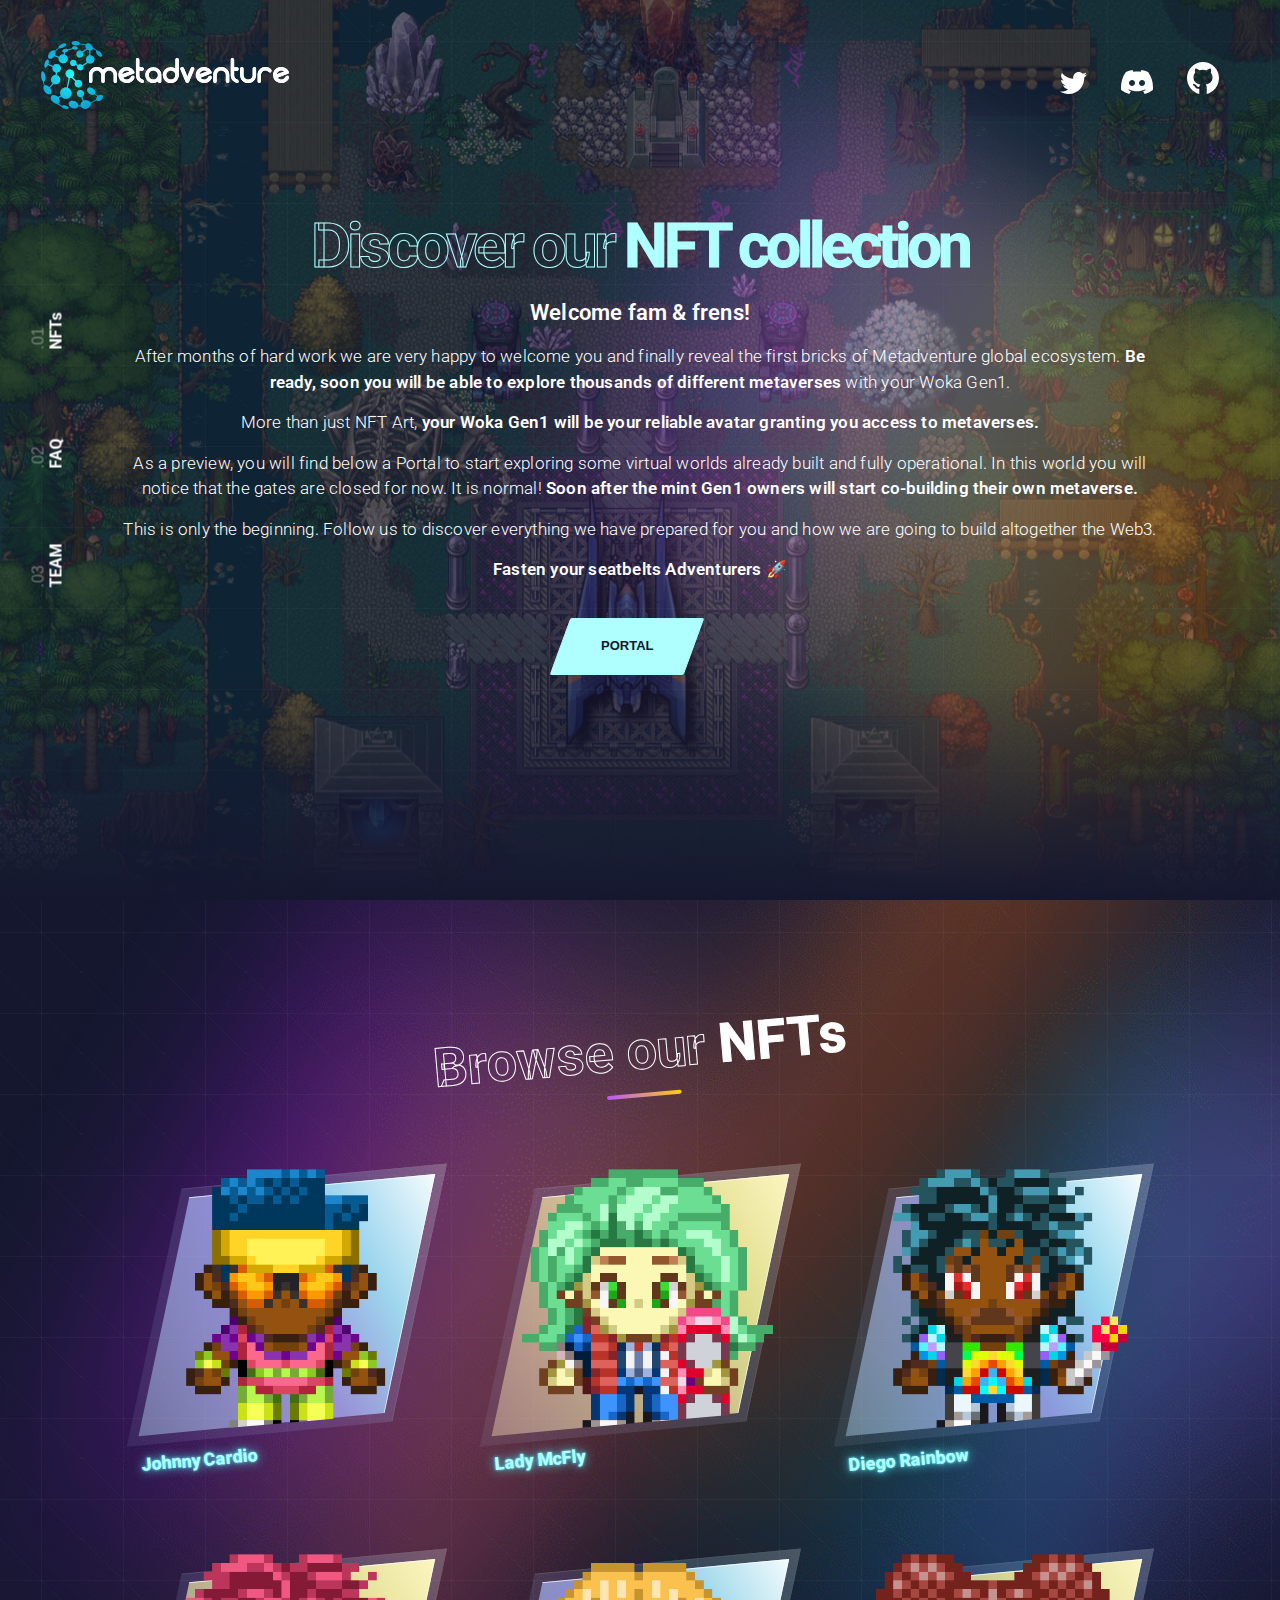
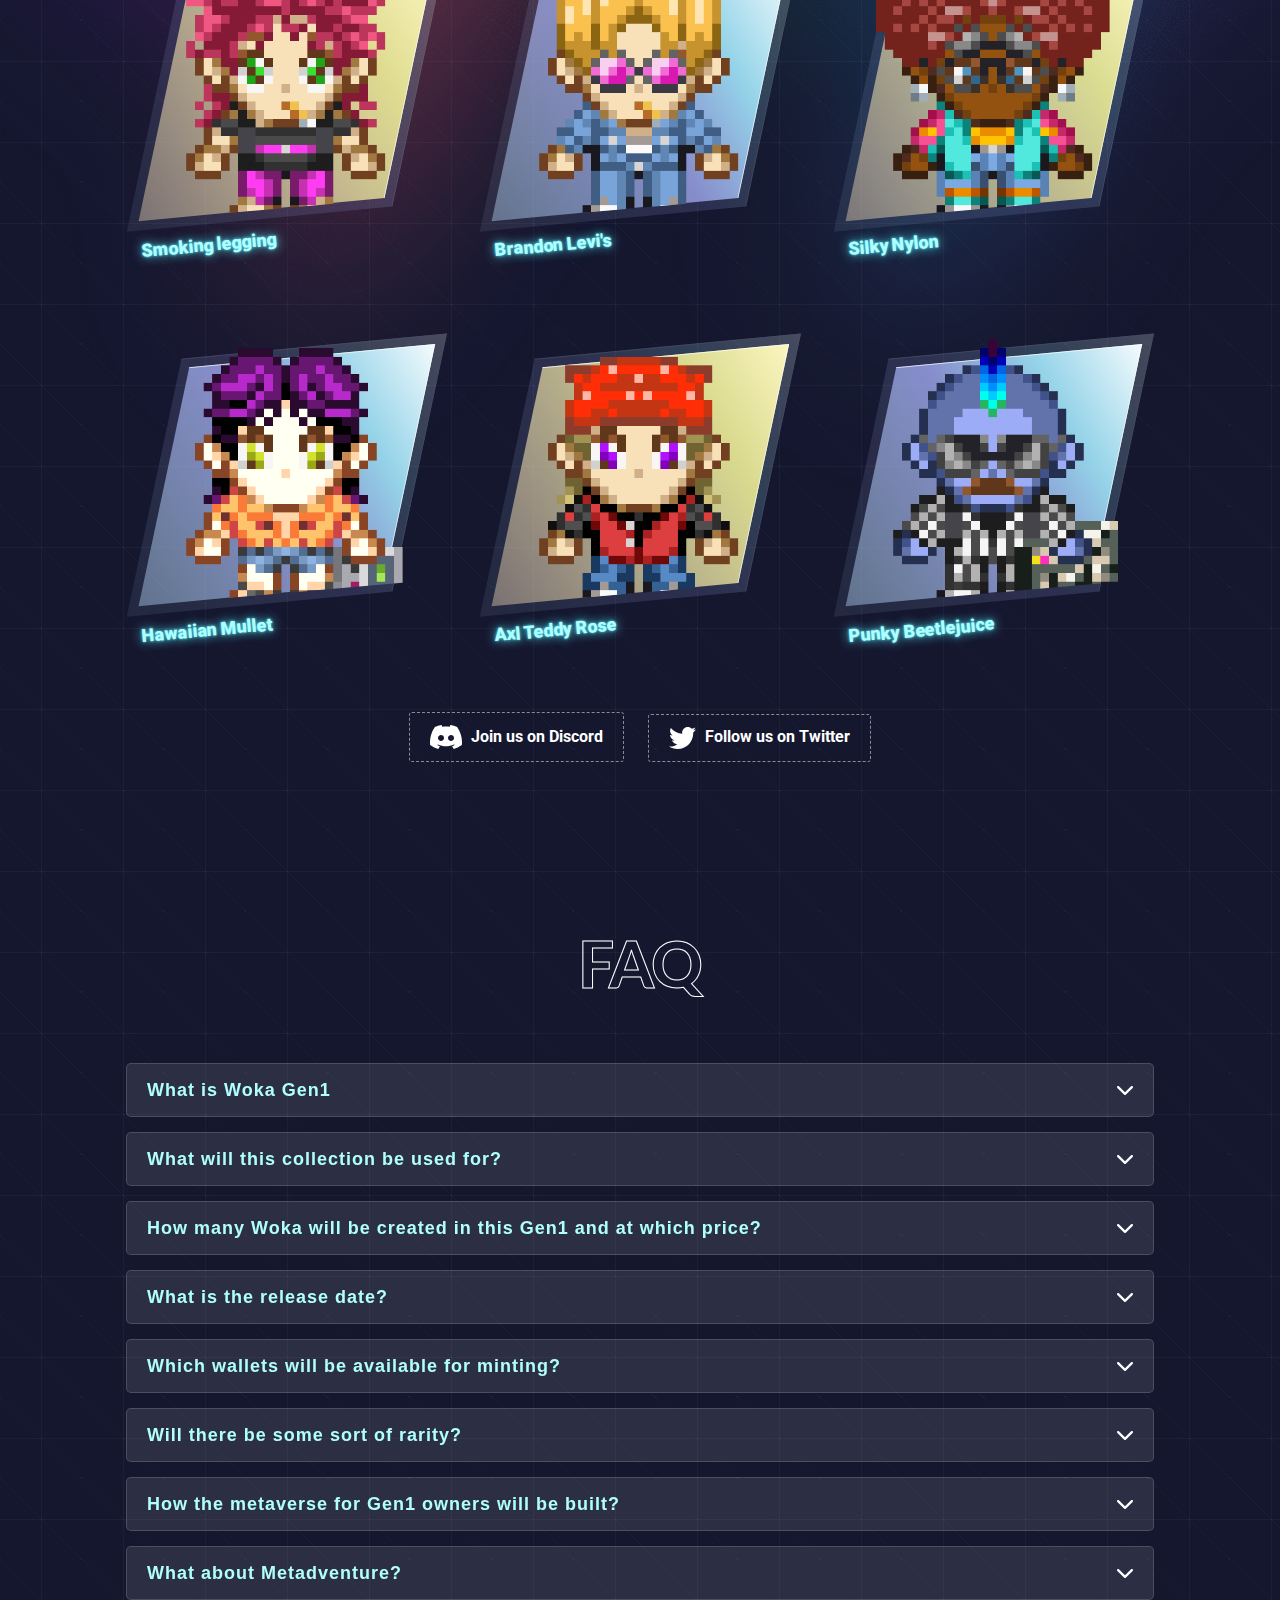
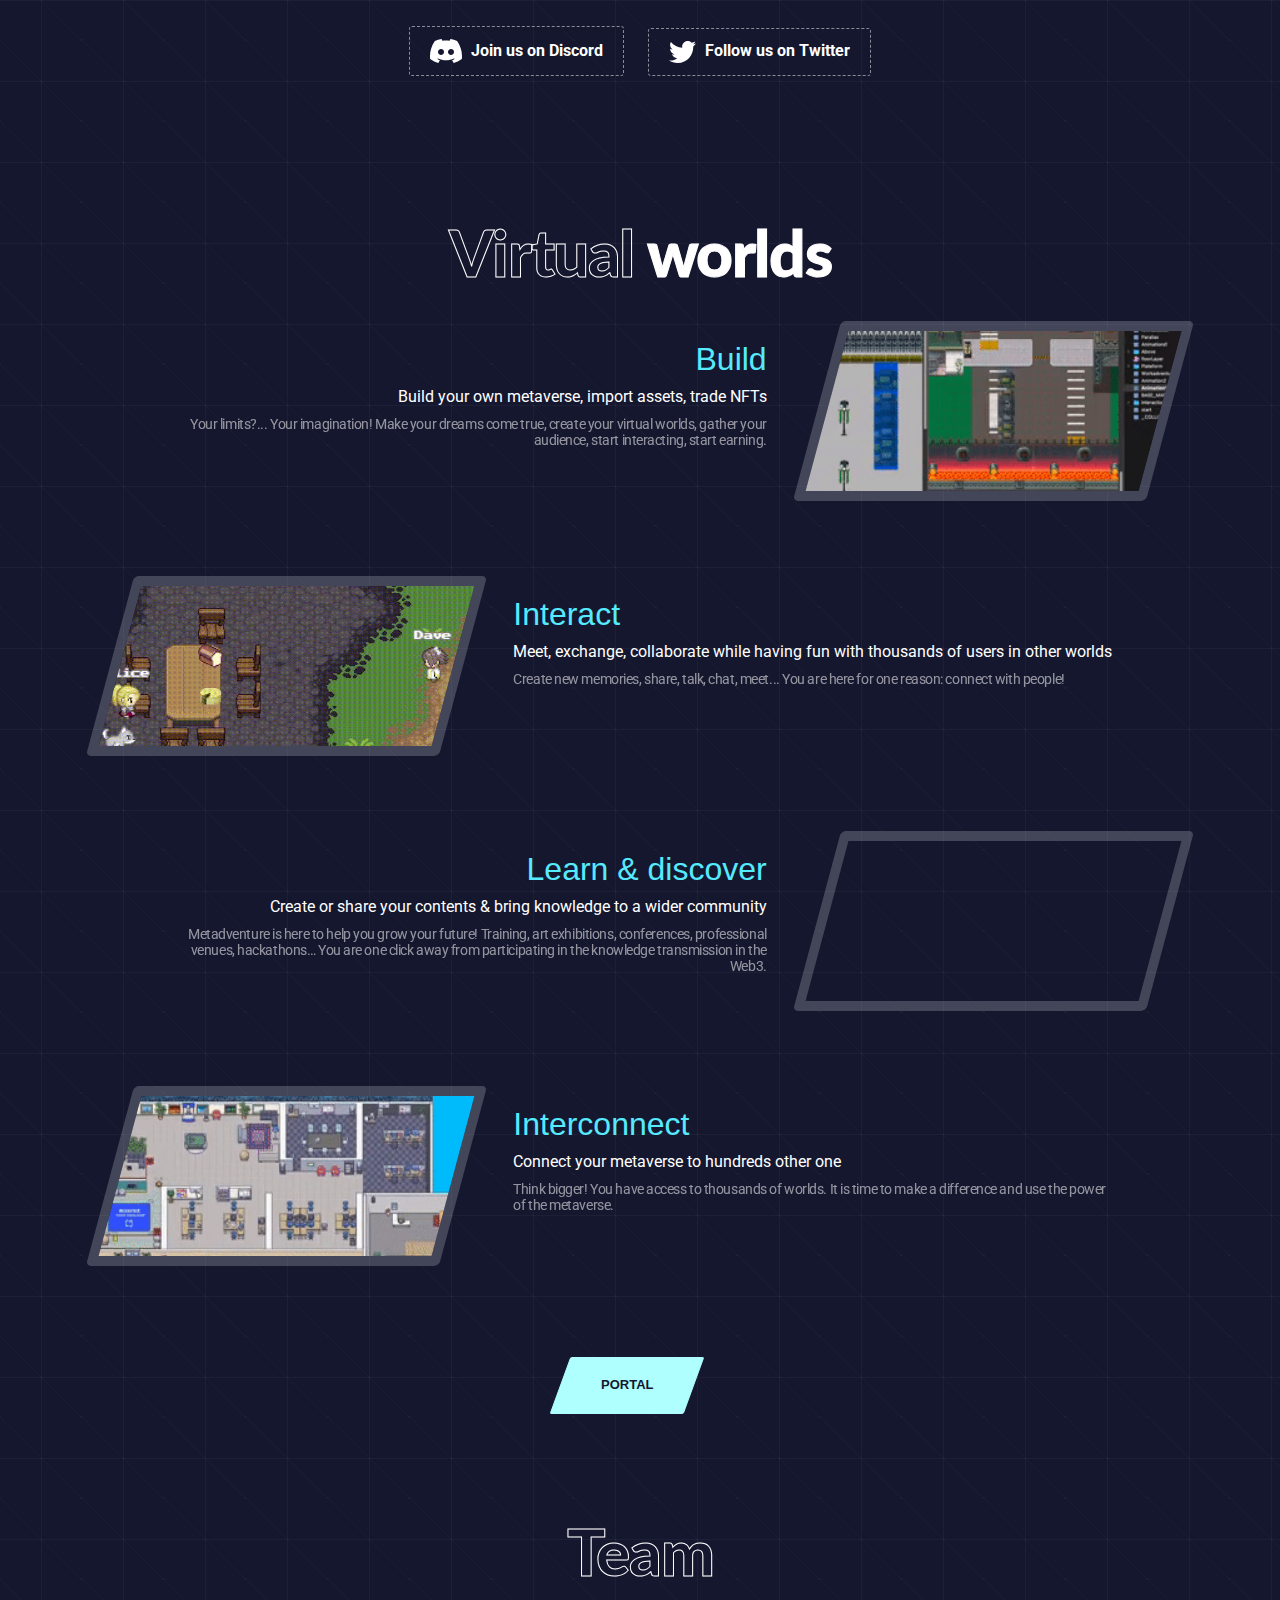
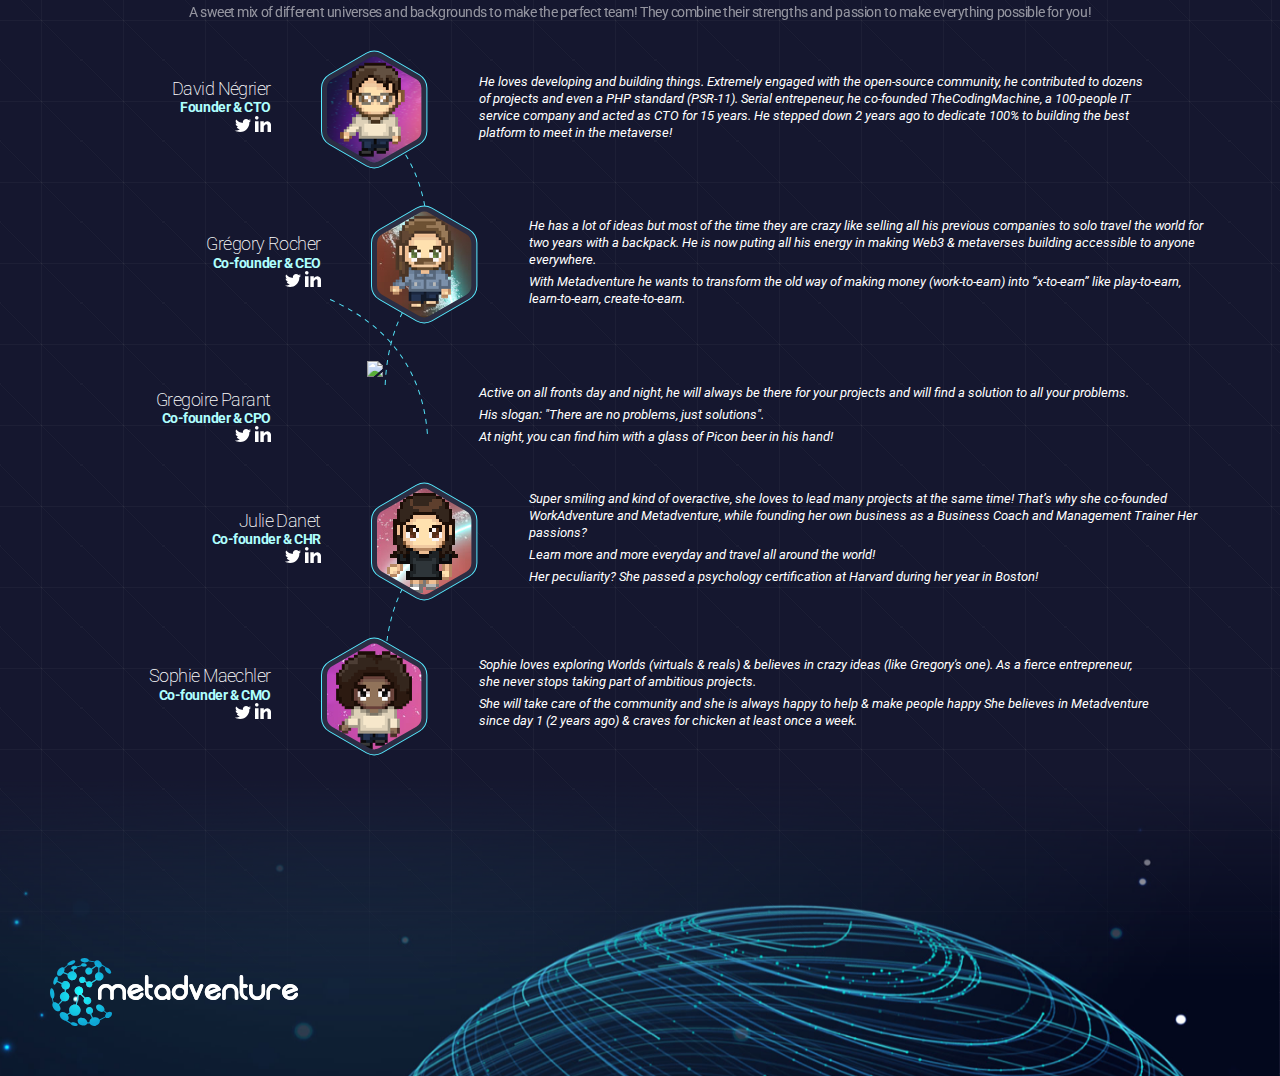
==== gen1.html @ 0ce81f71 "Modify html file names" ====
<!doctype html>
<html class="no-js nft-html" lang="en">

<head>
  <meta charset="utf-8">
  <title>Metadventu.re | Build your own metaverse</title>
  <meta name="description" content="More than just an art NFT, your Woka Gen1 will be your reliable avatar granting you access to Metaverses.">
  <meta name="viewport" content="width=device-width, initial-scale=1">

  <meta property="og:title" content="Discover our NFT collection">
  <meta property="og:type" content="More than just an art NFT, your Woka Gen1 will be your reliable avatar granting you access to Metaverses.">
  <meta property="og:url" content="https://hugoaverty.github.io/front-meta/nft.html">
  <meta property="og:image" content="https://raw.githubusercontent.com/HugoAverty/front-meta/main/img/og-image.jpg">

  <link rel="apple-touch-icon" sizes="180x180" href="img/apple-touch-icon.png">
  <link rel="icon" type="image/png" sizes="32x32" href="img/favicon-32x32.png">
  <link rel="icon" type="image/png" sizes="16x16" href="img/favicon-16x16.png">
  <link rel="manifest" href="/site.webmanifest">

  <link rel="stylesheet" href="css/normalize.css">
  <link rel="stylesheet" href="scss/style.css">

  <meta name="theme-color" content="#fafafa">
  <link rel="preconnect" href="https://fonts.googleapis.com">
  <link rel="preconnect" href="https://fonts.gstatic.com" crossorigin>
  <link href="https://fonts.googleapis.com/css2?family=Lato:wght@400;700;900&Roboto+Condensed:wght@400;700&family=Roboto:ital,wght@0,300;0,400;0,700;1,400&display=swap" rel="stylesheet">

  <link rel="stylesheet" href="https://cdnjs.cloudflare.com/ajax/libs/OwlCarousel2/2.3.4/assets/owl.carousel.min.css" integrity="sha512-tS3S5qG0BlhnQROyJXvNjeEM4UpMXHrQfTGmbQ1gKmelCxlSEBUaxhRBj/EFTzpbP4RVSrpEikbmdJobCvhE3g==" crossorigin="anonymous" referrerpolicy="no-referrer" />
  <link rel="stylesheet" href="https://cdnjs.cloudflare.com/ajax/libs/OwlCarousel2/2.3.4/assets/owl.theme.default.css" integrity="sha512-OTcub78R3msOCtY3Tc6FzeDJ8N9qvQn1Ph49ou13xgA9VsH9+LRxoFU6EqLhW4+PKRfU+/HReXmSZXHEkpYoOA==" crossorigin="anonymous" referrerpolicy="no-referrer" />

</head>

<body>

  <progress max="100" value="0"></progress>
  <header>
    <div class="row">
      <div class="col-xs-4 col-md-6">
        <a href="/">
          <img class="header-logo header-logo-big" src="img/Logo.svg"
               alt="Logo Metadventu.re" />
          <img class="header-logo header-logo-small" src="img/Logo_small.svg"
               alt="Logo Metadventu.re" />
        </a>
      </div>
      <div class="col-xs-8 col-sm-6">
        <ul class="header-social">
          <li>
            <a href="https://twitter.com/Metadventure_" target="_blank"
               class="header-social_links">
              <img src="img/social/013-twitter-1.svg" alt="Icon Twitter" />
            </a>
          </li>
          <li>
            <a href="https://discord.gg/2jBH3KGD" target="_blank"
               class="header-social_links">
              <img src="img/social/discord.svg" alt="Icon Discord" />
            </a>
          </li>
          <li>
            <a href="https://github.com/thecodingmachine/workadventure" target="_blank"
               class="header-social_links">
              <img src="img/social/github.svg" alt="Icon GitHub" />
            </a>
          </li>
        </ul>
      </div>
    </div>
  </header>
  <nav class="menu">
    <div class="menu-list row">
      <div class="menu-item col-xs-4 elt-team">
        <a href="#team">
          <div class="menu-number nav-item nav-item-3">.03</div>
          <div class="menu-label nav-item nav-item-3">
            Team
          </div>
        </a>
      </div>
      <div class="menu-item col-xs-4 elt-faq">
        <a href="#faq">
          <div class="menu-number nav-item nav-item-2">.02</div>
          <div class="menu-label nav-item nav-item-2">
            FAQ
          </div>
        </a>
      </div>
      <div class="menu-item col-xs-4 elt-nft">
        <a href="#nft" class="nav-item-1">
          <div class="menu-number nav-item nav-item-1">.01</div>
          <div class="menu-label nav-item nav-item-1">
            NFT<span class="lower">s</span>
          </div>
        </a>
      </div>
    </div>
  </nav>
  <div class="bg-pattern parallax-bg" data-speed=".1"></div>
  <div class="bg-blurry parallax-bg" data-speed="0.1"></div>
  <main>
    <div class="row block block-intro block-intro-nft">
      <div class="row middle-xs block-intro-content">
        <div class="col-xs-12">
          <div class="container">
            <div class="col-xs-12 pad-0 nft-content">
              <h1>
                Discover our <span>NFT collection</span>
              </h1>
              <p class="subtitle big-subtitle">
                Welcome fam & frens!
              </p>
              <p class="subtitle">
                After months of hard work we are very happy to welcome you
                and finally reveal the first bricks of Metadventure global ecosystem.<strong> Be ready, soon you will be able to explore thousands of different metaverses</strong> with your Woka Gen1.
              </p>
              <p class="subtitle">
                More than just NFT Art, <strong>your Woka Gen1 will be your reliable avatar granting you access to metaverses.</strong>
              </p>
              <p class="subtitle">
                As a preview, you will find below a Portal to start exploring
                some virtual worlds already built and fully operational. In
                this world you will notice that the gates are closed for now.
                It is normal! <strong>Soon after the mint Gen1 owners will start co-building their own metaverse.</strong>
              </p>
              <p class="subtitle">
                This is only the beginning. Follow us to discover everything we have prepared for you and how we are going to build altogether the Web3.
              </p>
              <p class="subtitle">
                <strong>Fasten your seatbelts Adventurers 🚀</strong>
              </p>
              <div class="btn-zone">
                <a href="https://play.workadventu.re/@/metadventure/portal/metadventure" target="_blank" class="btn btn-primary btn-nft">
                  <span>Portal</span>
                </a>
              </div>
            </div>
          </div>
        </div>
      </div>
    </div>


    <div class="block block-nft" id="elt-nft">
      <div class="container">
        <h2 id="nft">Browse our <span>NFTs</span></h2>
        <div class="nft-carrousel row">
          <div class="nft-elt col-xs-12 col-sm-6 col-md-4">
            <div class="nft-image">
              <div class="character">
                <img class="character-img" src="img/NFT/static/1.png" />
              </div>
              <img class="background-nft" src="img/NFT/template_1.svg" />
              <div class="nft-name">
                Johnny Cardio
              </div>
            </div>
          </div>
          <div class="nft-elt col-xs-12 col-sm-6 col-md-4">
            <div class="nft-image">
              <div class="character">
                <img class="character-img" src="img/NFT/static/2.png" />
              </div>
              <img class="background-nft" src="img/NFT/template_2.svg" />
              <div class="nft-name">
                Lady McFly
              </div>
            </div>
          </div>
          <div class="nft-elt col-xs-12 col-sm-6 col-md-4">
            <div class="nft-image">
              <div class="character">
                <img class="character-img" src="img/NFT/static/3.png" />
              </div>
              <img class="background-nft" src="img/NFT/template_1.svg" />
              <div class="nft-name">
                Diego Rainbow
              </div>
            </div>
          </div>
          <div class="nft-elt col-xs-12 col-sm-6 col-md-4">
            <div class="nft-image">
              <div class="character">
                <img class="character-img" src="img/NFT/static/4.png" />
              </div>
              <img class="background-nft" src="img/NFT/template_2.svg" />
              <div class="nft-name">
                Smoking legging
              </div>
            </div>
          </div>
          <div class="nft-elt col-xs-12 col-sm-6 col-md-4">
            <div class="nft-image">
              <div class="character">
                <img class="character-img" src="img/NFT/static/5.png" />
              </div>
              <img class="background-nft" src="img/NFT/template_1.svg" />
              <div class="nft-name">
                Brandon Levi's
              </div>
            </div>
          </div>
          <div class="nft-elt col-xs-12 col-sm-6 col-md-4">
            <div class="nft-image">
              <div class="character">
                <img class="character-img" src="img/NFT/static/6.png" />
              </div>
              <img class="background-nft" src="img/NFT/template_2.svg" />
              <div class="nft-name">
                Silky Nylon
              </div>
            </div>
          </div>
          <div class="nft-elt col-xs-12 col-sm-6 col-md-4 hide-xs-only hide-sm-only">
            <div class="nft-image">
              <div class="character">
                <img class="character-img" src="img/NFT/static/7.png" />
              </div>
              <img class="background-nft" src="img/NFT/template_1.svg" />
              <div class="nft-name">
                Hawaiian Mullet
              </div>
            </div>
          </div>
          <div class="nft-elt col-xs-12 col-sm-6 col-md-4 hide-xs-only hide-sm-only">
            <div class="nft-image">
              <div class="character">
                <img class="character-img" src="img/NFT/static/8.png" />
              </div>
              <img class="background-nft" src="img/NFT/template_2.svg" />
              <div class="nft-name">
                Axl Teddy Rose
              </div>
            </div>
          </div>
          <div class="nft-elt col-xs-12 col-sm-6 col-md-4 hide-xs-only hide-sm-only">
            <div class="nft-image">
              <div class="character">
                <img class="character-img" src="img/NFT/static/9.png" />
              </div>
              <img class="background-nft" src="img/NFT/template_1.svg" />
              <div class="nft-name">
                Punky Beetlejuice
              </div>
            </div>
          </div>
        </div>
        <div class="btn-zone">
          <a href="https://discord.gg/2jBH3KGD" class="follow-us"
             target="_blank">
            <img src="img/social/discord.svg"
                 alt="Icon Discord" />
            Join us on Discord
          </a>
          <a href="https://twitter.com/Metadventure_"
             target="_blank" class="follow-us">
            <img src="img/social/013-twitter-1.svg"
                 alt="Icon Twitter" />
            Follow us on Twitter
          </a>
        </div>
      </div>
    </div>
    <div class="block block-faq" id="elt-faq">

      <div class="container">
        <div class="row">
          <div class="col-xs-12">
            <h3 id="faq">FAQ</h3>
          </div>
        </div>
        <div class="col-xs-12">
          <div class="accordion">
            <input id="toggle1" type="radio" class="accordion-toggle" name="toggle" />
            <label for="toggle1">What is Woka Gen1
              <img src="img/arrow-down.svg" class="arrow-down" />
            </label>
            <section>
              <p>
                Gen1 is the first collection of 4000 avatars allowing you to teleport & travel in all the Metaverses generated from Metadventure & Workadventure.
              </p>
              <p>
                Gen1 avatars are blocked time travelers, they have been around us since the 80s & 90s and were waiting for Metadventure's launch to be able to travel to the future again. They are now ready to be awaken and their immense knowledge in teleportation will help you in your exploration of the Web3.
              </p>
            </section>
          </div>

          <div class="accordion">
            <input id="toggle2" type="radio" class="accordion-toggle" name="toggle" />
            <label for="toggle2">What will this collection be used for?
              <img src="img/arrow-down.svg" class="arrow-down" />
            </label>
            <section>
              <p>
                Your Woka Gen1 will become your official avatar, able to teleport from a virtual world to another.
              </p>
              <p>
                Each Woka Gen1 will grant you access to a dedicated Metaverse where you will be able to discover new experiences in the Web3 while building it.
              </p>
              <p>
                All owners will be able to cooperate, interact, meet in order to create for the Gen1 a new home. After completion, this new home will be divided into 4000 NFTs parcels that each Gen1 owner will receive.
              </p>
              <p>
                Last but not least you will also be able to benefit from a free premium subscription in the Workadventure metaverse.
              </p>
            </section>
          </div>

          <div class="accordion">
            <input id="toggle3" type="radio" class="accordion-toggle" name="toggle" />
            <label for="toggle3">How many Woka will be created in this Gen1 and at which price?
              <img src="img/arrow-down.svg" class="arrow-down" />
            </label>
            <section>
              <p>
                There will be 4000 Wokas that will be offered for sale at 80 MATIC. Whitelisting for pre-minting & crazy multi-metaverses challenges will be organized 😝
              </p>
            </section>
          </div>

          <div class="accordion">
            <input id="toggle4" type="radio" class="accordion-toggle"
                   name="toggle" />
            <label for="toggle4">What is the release date?
              <img src="img/arrow-down.svg" class="arrow-down" />
            </label>
            <section>
              <p>
                End of June to celebrate the Summer season. Stay tuned & follow us
              </p>
            </section>
          </div>

          <div class="accordion">
            <input id="toggle5" type="radio" class="accordion-toggle"
                   name="toggle" />
            <label for="toggle5">Which wallets will be available for minting?
              <img src="img/arrow-down.svg" class="arrow-down" />
            </label>
            <section>
              <p>
                Metamask.
                Info and tutorials about how to install and use Metamask will be provided in our Discord channel.
             </p>
            </section>
          </div>

          <div class="accordion">
            <input id="toggle6" type="radio" class="accordion-toggle"
                   name="toggle" />
            <label for="toggle6">Will there be some sort of rarity?
              <img src="img/arrow-down.svg" class="arrow-down" />
            </label>
            <section>
              <p>
                The Gen1 was blocked while time travelling in the 80s & 90s. They might have kept some outfits, hair styles or accessories from those golden years...
              </p>
            </section>
          </div>

          <div class="accordion">
            <input id="toggle7" type="radio" class="accordion-toggle"
                   name="toggle" />
            <label for="toggle7">How the metaverse for Gen1 owners will be built?
              <img src="img/arrow-down.svg" class="arrow-down" />
            </label>
            <section>
              <p>
                Since two years we have gain deep understanding and knowledge in building metaverses. With Workadventure the team has delivered hundreds of them for small, medium and multinational corporations or associations.
              </p>
              <p>
                We will use and transmit our expertise in building Yours.
              </p>
              <p>
                We will go altogether through the different phases of design, iteration, voting, experiences integration etc...
              </p>
              <p>
                Once the construction will be over, each Gen1 owner will receive one or several of the 4000 NFTs parcels of this new metaverse.
              </p>
            </section>
          </div>

          <div class="accordion">
            <input id="toggle8" type="radio" class="accordion-toggle"
                   name="toggle" />
            <label for="toggle8">What about Metadventure?
              <img src="img/arrow-down.svg" class="arrow-down" />
            </label>
            <section>
              <p>
                As mentioned Woka Gen1 is one of the first bricks of the Metadventure ecosystem.
              </p>
              <p>
                Metadventure will consist in a metaverse factory or metaverse-as-a-service platform allowing you to instantly generate a metaverse and its affiliated NFT parcels!
              </p>
              <p>
                Whitepaper will be released very soon. Follow us!
              </p>
            </section>
          </div>
        </div>
        <div class="btn-zone">
          <a href="https://discord.gg/2jBH3KGD" class="follow-us"
             target="_blank">
            <img src="img/social/discord.svg"
                 alt="Icon Discord" />
            Join us on Discord
          </a>
          <a href="https://twitter.com/Metadventure_"
             target="_blank" class="follow-us">
            <img src="img/social/013-twitter-1.svg"
                 alt="Icon Twitter" />
            Follow us on Twitter
          </a>
        </div>
      </div>
    </div>

    <div class="block block-informations">
      <div class="container">
        <div class="row">
          <div class="col-xs-12">
            <h3 id="#product">Virtual <span class="full-fill">worlds</span></h3>
          </div>
        </div>
        <div class="row informations-wrapper">
          <div class="col-xs-12 col-md-8 txt-informations">
            <div class="information-title pad-0 t-right">Build</div>
            <div class="subtext t-right">
              Build your own metaverse, import assets, trade NFTs
            </div>
            <div class="subtitle t-right">
              Your limits?... Your imagination! Make your dreams come true, create your virtual worlds, gather your audience, start interacting, start earning.
            </div>
          </div>
          <div class="col-xs-12 col-md-4 first-sm first-xs last-md last-lg last-xl img-informations">
            <div style="background-image: url('img/build.gif')"></div>
          </div>
        </div>
        <div class="row informations-wrapper">
          <div class="col-xs-12 col-md-4 img-informations">
            <div style="background-image: url('img/use-emojis.gif')"></div>
          </div>
          <div class="col-xs-12 col-md-8 txt-informations">
            <div class="information-title pad-0">Interact</div>
            <div class="subtext">
              Meet, exchange, collaborate while having fun with thousands of
              users in other worlds
            </div>
            <div class="subtitle">
              Create new memories, share, talk, chat, meet... You are here for one reason: connect with people!
            </div>
          </div>
        </div>
        <div class="row informations-wrapper">
          <div class="col-xs-12 col-md-8 txt-informations">
            <div class="information-title pad-0 t-right">Learn & discover</div>
            <div class="subtext t-right">
              Create or share your contents & bring knowledge to a wider
              community
            </div>
            <div class="subtitle t-right">
              Metadventure is here to help you grow your future! Training, art exhibitions, conferences, professional venues, hackathons… You are one click away from participating in the knowledge transmission in the Web3.
            </div>
          </div>
          <div class="col-xs-12 col-md-4 first-sm first-xs last-md last-lg last-xl img-informations">
            <div style="background-image: url('img/discover.gif')"></div>
          </div>
        </div>
        <div class="row informations-wrapper">
          <div class="col-xs-12 col-md-4 img-informations">
            <div style="background-image: url('img/interconnect.gif')"></div>
          </div>
          <div class="col-xs-12 col-md-8 txt-informations">
            <div class="information-title pad-0">Interconnect</div>
            <div class="subtext">
              Connect your metaverse to hundreds other one
            </div>
            <div class="subtitle">
              Think bigger! You have access to thousands of worlds. It is time to make a difference and use the power of the metaverse.
            </div>
          </div>
        </div>
        <div class="row">
          <div class="col-xs-12">
            <div class="btn-zone">
              <a href="https://play.workadventu.re/@/metadventure/portal/metadventure" target="_blank" class="btn btn-primary btn-nft">
                <span>Portal</span>
              </a>
            </div>
          </div>
        </div>
      </div>
    </div>

    <div class="block block-team" id="elt-team">
      <div class="container">
        <h4 id="team">Team</h4>
        <p class="subtitle">A sweet mix of different universes and backgrounds to make the perfect team! They combine their strengths and passion to make everything possible for you!</p>
        <div class="team-member row">
          <div class="member-info col-xs-12 col-md-2">
            <div class="member-info_name">
              David Négrier
            </div>
            <div class="member-info_job">
              Founder & CTO
            </div>
            <div class="member-info_links">
              <ul>
                <li>
                  <a target="_blank" href="https://twitter.com/david_negrier">
                    <img src="img/social/013-twitter-1.svg" />
                  </a>
                </li>
                <li>
                  <a target="_blank"
                     href="https://www.linkedin.com/in/david-n%C3%A9grier-9911171/">
                    <img src="img/social/031-linkedin.svg" />
                  </a>
                </li>
              </ul>
            </div>
          </div>
          <div class="member-photo col-xs-12 col-md-2">
            <div>
              <img src="img/Line.svg" class="line-profil line-profil-1 " />
              <img src="img/team/david.svg" />
            </div>
          </div>
          <div class="member-description col-xs-12 col-md-8">
            <div class="member-text" style="padding-top: 23px;">
              He loves developing and building things. Extremely engaged with the open-source community, he contributed to dozens of projects and even a PHP standard (PSR-11). Serial entrepeneur, he co-founded TheCodingMachine, a 100-people IT service company and acted as CTO for 15 years. He stepped down 2 years ago to dedicate 100% to building the best platform to meet in the metaverse!
            </div>
          </div>
        </div>

        <div class="team-member row">
          <div class="member-info col-xs-12 col-md-2 ">
            <div class="member-info_name">
              Grégory Rocher
            </div>
            <div class="member-info_job">
              Co-founder & CEO
            </div>
            <div class="member-info_links">
              <ul>
                <li>
                  <a target="_blank" href="https://twitter.com/Grgry_r">
                    <img src="img/social/013-twitter-1.svg" />
                  </a>
                </li>
                <li>
                  <a target="_blank" href="https://www.linkedin.com/in/gregoryrocher/">
                    <img src="img/social/031-linkedin.svg" />
                  </a>
                </li>
              </ul>
            </div>
          </div>
          <div class="member-photo col-xs-12 col-md-2">
            <div>
              <img src="img/Line.svg" class="line-profil line-profil-2 " />
              <img src="img/team/gregory.svg" />
            </div>
          </div>
          <div class="member-description col-xs-12 col-md-8">
            <div class="member-text" style="padding-top: 12px;">
              <p>
                He has a lot of ideas but most of the time they are crazy like selling all his previous companies to solo travel the world for two years with a backpack.
                He is now puting all his energy in making Web3 & metaverses building accessible to anyone everywhere.
              </p>
              <p>
                With Metadventure he wants to transform the old way of making money (work-to-earn) into “x-to-earn” like play-to-earn, learn-to-earn, create-to-earn.
              </p>
            </div>
          </div>
        </div>

        <div class="team-member row">
          <div class="member-info col-xs-12 col-md-2 ">
            <div class="member-info_name">
              Gregoire Parant
            </div>
            <div class="member-info_job">
              Co-founder & CPO
            </div>
            <div class="member-info_links">
              <ul>
                <li>
                  <a target="_blank" href="https://twitter.com/gregoireparant">
                    <img src="img/social/013-twitter-1.svg" />
                  </a>
                </li>
                <li>
                  <a target="_blank" href="https://www.linkedin.com/in/gr%C3%A9goire-parant-7b607591/">
                    <img src="img/social/031-linkedin.svg" />
                  </a>
                </li>
              </ul>
            </div>
          </div>
          <div class="member-photo col-xs-12 col-md-2">
            <div>
              <img src="img/Line.svg" class="line-profil line-profil-1 " />
              <img src="img/team/gregoire.svg" />
            </div>
          </div>
          <div class="member-description col-xs-12 col-md-8">
            <div class="member-text" style="padding-top: 23px;">
              <p>
                Active on all fronts day and night, he will always be there
                for your projects and will find a solution to all your problems.
              </p>
              <p>
                His slogan: "There are no problems, just solutions".
              </p>
              <p>
                At night, you can find him with a glass of Picon beer in his
                hand!
              </p>
            </div>
          </div>
        </div>

        <div class="team-member row">
          <div class="member-info col-xs-12 col-md-2 ">
            <div class="member-info_name">
              Julie Danet
            </div>
            <div class="member-info_job">
              Co-founder & CHR
            </div>
            <div class="member-info_links">
              <ul>
                <li>
                  <a target="_blank" href="https://twitter.com/julie_danet">
                    <img src="img/social/013-twitter-1.svg" />
                  </a>
                </li>
                <li>
                  <a target="_blank" href="https://www.linkedin.com/in/julie-danet/">
                    <img src="img/social/031-linkedin.svg" />
                  </a>
                </li>
              </ul>
            </div>
          </div>
          <div class="member-photo col-xs-12 col-md-2">
            <div>
              <img src="img/Line.svg" class="line-profil line-profil-2 " />
              <img src="img/team/julie.svg" />
            </div>
          </div>
          <div class="member-description col-xs-12 col-md-8">
            <div class="member-text" style="padding-top: 8px;">
              <p>
                Super smiling and kind of overactive, she loves to lead many projects at the same time! That’s why she co-founded WorkAdventure and Metadventure, while founding her own business as a Business Coach and Management Trainer
                Her passions?
              </p>
              <p>
                Learn more and more everyday and travel all around the world!
              </p>
              <p>
                Her peculiarity? She passed a psychology certification at Harvard during her year in Boston!
              </p>
            </div>
          </div>
        </div>

        <div class="team-member row">
          <div class="member-info col-xs-12 col-md-2 ">
            <div class="member-info_name">
              Sophie Maechler
            </div>
            <div class="member-info_job">
              Co-founder & CMO
            </div>
            <div class="member-info_links">
              <ul>
                <li>
                  <a target="_blank" href="https://twitter.com/Story_Of_Yours">
                    <img src="img/social/013-twitter-1.svg" />
                  </a>
                </li>
                <li>
                  <a target="_blank" href="https://www.linkedin.com/in/sophie-maechler/">
                    <img src="img/social/031-linkedin.svg" />
                  </a>
                </li>
              </ul>
            </div>
          </div>
          <div class="member-photo col-xs-12 col-md-2">
            <div>
              <img src="img/team/sophie.svg" />
            </div>
          </div>
          <div class="member-description col-xs-12 col-md-8">
            <div class="member-text" style="padding-top: 19px;">
              <p>
                Sophie loves exploring Worlds (virtuals & reals) & believes in crazy ideas (like Gregory's one). As a fierce entrepreneur, she never stops taking part of ambitious projects.
              </p>
              <p>
                She will take care of the community and she is always happy to help & make people happy She believes in Metadventure since day 1 (2 years ago) & craves for chicken at least once a week.
              </p>
            </div>
          </div>
        </div>
      </div>
    </div>

    <footer>
      <a href="/">
        <img class="footer-logo" src="img/Logo.svg"
               alt="Logo Metadventu.re" />
      </a>
    </footer>
  </main>
  <script src="https://cdnjs.cloudflare.com/ajax/libs/gsap/3.9.1/gsap.min.js" integrity="sha512-H6cPm97FAsgIKmlBA4s774vqoN24V5gSQL4yBTDOY2su2DeXZVhQPxFK4P6GPdnZqM9fg1G3cMv5wD7e6cFLZQ==" crossorigin="anonymous" referrerpolicy="no-referrer"></script>
  <script src="https://cdnjs.cloudflare.com/ajax/libs/gsap/3.9.1/ScrollTrigger.min.js" integrity="sha512-5efjkDjhldlK+BrHauVYJpbjKrtNemLZksZWxd6Wdxvm06dceqWGLLNjZywOkvW7BF032ktHRMUOarbK9d60bg==" crossorigin="anonymous" referrerpolicy="no-referrer"></script>
  <script src="js/nft.js"></script>

  <!-- Google Analytics: change UA-XXXXX-Y to be your site's ID. -->
  <script>
    window.ga = function () { ga.q.push(arguments) }; ga.q = []; ga.l = +new Date;
    ga('create', 'UA-XXXXX-Y', 'auto'); ga('set', 'anonymizeIp', true); ga('set', 'transport', 'beacon'); ga('send', 'pageview')
  </script>
  <script src="https://www.google-analytics.com/analytics.js" async></script>
</body>

</html>
---- scss/style.css ----
.row {
  box-sizing: border-box;
  margin: 0 auto;
  width: 100%;
  display: -webkit-flex;
  display: -ms-flexbox;
  display: flex;
  flex: 0 1 auto;
  flex-direction: row;
  flex-wrap: wrap; }

.row.reverse {
  flex-direction: row-reverse; }

.row.natural-height {
  align-items: flex-start; }

.row.flex-column {
  flex-direction: column; }

.col {
  box-sizing: border-box;
  flex-grow: 1;
  flex-basis: 0;
  max-width: 100%;
  padding: 1rem; }

.col.reverse {
  flex-direction: column-reverse; }

.first {
  order: -1; }

.last {
  order: 1; }

.align-start {
  align-self: flex-start; }

.align-end {
  align-self: flex-end; }

.align-center {
  align-self: center; }

.align-baseline {
  align-self: baseline; }

.align-stretch {
  align-self: stretch; }

.col-xs {
  box-sizing: border-box;
  flex-grow: 1;
  flex-basis: 0;
  max-width: 100%;
  padding: 1rem; }

.col-xs-1 {
  box-sizing: border-box;
  flex-basis: 8.3333333333%;
  max-width: 8.3333333333%;
  padding: 1rem; }

.col-xs-offset-1 {
  margin-left: 8.3333333333%; }

.col-xs-2 {
  box-sizing: border-box;
  flex-basis: 16.6666666667%;
  max-width: 16.6666666667%;
  padding: 1rem; }

.col-xs-offset-2 {
  margin-left: 16.6666666667%; }

.col-xs-3 {
  box-sizing: border-box;
  flex-basis: 25%;
  max-width: 25%;
  padding: 1rem; }

.col-xs-offset-3 {
  margin-left: 25%; }

.col-xs-4 {
  box-sizing: border-box;
  flex-basis: 33.3333333333%;
  max-width: 33.3333333333%;
  padding: 1rem; }

.col-xs-offset-4 {
  margin-left: 33.3333333333%; }

.col-xs-5 {
  box-sizing: border-box;
  flex-basis: 41.6666666667%;
  max-width: 41.6666666667%;
  padding: 1rem; }

.col-xs-offset-5 {
  margin-left: 41.6666666667%; }

.col-xs-6 {
  box-sizing: border-box;
  flex-basis: 50%;
  max-width: 50%;
  padding: 1rem; }

.col-xs-offset-6 {
  margin-left: 50%; }

.col-xs-7 {
  box-sizing: border-box;
  flex-basis: 58.3333333333%;
  max-width: 58.3333333333%;
  padding: 1rem; }

.col-xs-offset-7 {
  margin-left: 58.3333333333%; }

.col-xs-8 {
  box-sizing: border-box;
  flex-basis: 66.6666666667%;
  max-width: 66.6666666667%;
  padding: 1rem; }

.col-xs-offset-8 {
  margin-left: 66.6666666667%; }

.col-xs-9 {
  box-sizing: border-box;
  flex-basis: 75%;
  max-width: 75%;
  padding: 1rem; }

.col-xs-offset-9 {
  margin-left: 75%; }

.col-xs-10 {
  box-sizing: border-box;
  flex-basis: 83.3333333333%;
  max-width: 83.3333333333%;
  padding: 1rem; }

.col-xs-offset-10 {
  margin-left: 83.3333333333%; }

.col-xs-11 {
  box-sizing: border-box;
  flex-basis: 91.6666666667%;
  max-width: 91.6666666667%;
  padding: 1rem; }

.col-xs-offset-11 {
  margin-left: 91.6666666667%; }

.col-xs-12 {
  box-sizing: border-box;
  flex-basis: 100%;
  max-width: 100%;
  padding: 1rem; }

.col-xs-offset-12 {
  margin-left: 100%; }

.row.start-xs {
  justify-content: flex-start; }

.row.center-xs {
  justify-content: center; }

.row.end-xs {
  justify-content: flex-end; }

.row.top-xs {
  align-items: flex-start; }

.row.middle-xs {
  align-items: center; }

.row.bottom-xs {
  align-items: flex-end; }

.row.around-xs {
  justify-content: space-around; }

.row.between-xs {
  justify-content: space-between; }

.first-xs {
  order: -1; }

.last-xs {
  order: 1; }

@media only screen and (min-width: 41rem) {
  .col-sm {
    box-sizing: border-box;
    flex-grow: 1;
    flex-basis: 0;
    max-width: 100%;
    padding: 1rem; }

  .col-sm-1 {
    box-sizing: border-box;
    flex-basis: 8.3333333333%;
    max-width: 8.3333333333%;
    padding: 1rem; }

  .col-sm-offset-1 {
    margin-left: 8.3333333333%; }

  .col-sm-2 {
    box-sizing: border-box;
    flex-basis: 16.6666666667%;
    max-width: 16.6666666667%;
    padding: 1rem; }

  .col-sm-offset-2 {
    margin-left: 16.6666666667%; }

  .col-sm-3 {
    box-sizing: border-box;
    flex-basis: 25%;
    max-width: 25%;
    padding: 1rem; }

  .col-sm-offset-3 {
    margin-left: 25%; }

  .col-sm-4 {
    box-sizing: border-box;
    flex-basis: 33.3333333333%;
    max-width: 33.3333333333%;
    padding: 1rem; }

  .col-sm-offset-4 {
    margin-left: 33.3333333333%; }

  .col-sm-5 {
    box-sizing: border-box;
    flex-basis: 41.6666666667%;
    max-width: 41.6666666667%;
    padding: 1rem; }

  .col-sm-offset-5 {
    margin-left: 41.6666666667%; }

  .col-sm-6 {
    box-sizing: border-box;
    flex-basis: 50%;
    max-width: 50%;
    padding: 1rem; }

  .col-sm-offset-6 {
    margin-left: 50%; }

  .col-sm-7 {
    box-sizing: border-box;
    flex-basis: 58.3333333333%;
    max-width: 58.3333333333%;
    padding: 1rem; }

  .col-sm-offset-7 {
    margin-left: 58.3333333333%; }

  .col-sm-8 {
    box-sizing: border-box;
    flex-basis: 66.6666666667%;
    max-width: 66.6666666667%;
    padding: 1rem; }

  .col-sm-offset-8 {
    margin-left: 66.6666666667%; }

  .col-sm-9 {
    box-sizing: border-box;
    flex-basis: 75%;
    max-width: 75%;
    padding: 1rem; }

  .col-sm-offset-9 {
    margin-left: 75%; }

  .col-sm-10 {
    box-sizing: border-box;
    flex-basis: 83.3333333333%;
    max-width: 83.3333333333%;
    padding: 1rem; }

  .col-sm-offset-10 {
    margin-left: 83.3333333333%; }

  .col-sm-11 {
    box-sizing: border-box;
    flex-basis: 91.6666666667%;
    max-width: 91.6666666667%;
    padding: 1rem; }

  .col-sm-offset-11 {
    margin-left: 91.6666666667%; }

  .col-sm-12 {
    box-sizing: border-box;
    flex-basis: 100%;
    max-width: 100%;
    padding: 1rem; }

  .col-sm-offset-12 {
    margin-left: 100%; }

  .row.start-sm {
    justify-content: flex-start; }

  .row.center-sm {
    justify-content: center; }

  .row.end-sm {
    justify-content: flex-end; }

  .row.top-sm {
    align-items: flex-start; }

  .row.middle-sm {
    align-items: center; }

  .row.bottom-sm {
    align-items: flex-end; }

  .row.around-sm {
    justify-content: space-around; }

  .row.between-sm {
    justify-content: space-between; }

  .first-sm {
    order: -1; }

  .last-sm {
    order: 1; } }
@media only screen and (min-width: 65rem) {
  .col-md {
    box-sizing: border-box;
    flex-grow: 1;
    flex-basis: 0;
    max-width: 100%;
    padding: 1rem; }

  .col-md-1 {
    box-sizing: border-box;
    flex-basis: 8.3333333333%;
    max-width: 8.3333333333%;
    padding: 1rem; }

  .col-md-offset-1 {
    margin-left: 8.3333333333%; }

  .col-md-2 {
    box-sizing: border-box;
    flex-basis: 16.6666666667%;
    max-width: 16.6666666667%;
    padding: 1rem; }

  .col-md-offset-2 {
    margin-left: 16.6666666667%; }

  .col-md-3 {
    box-sizing: border-box;
    flex-basis: 25%;
    max-width: 25%;
    padding: 1rem; }

  .col-md-offset-3 {
    margin-left: 25%; }

  .col-md-4 {
    box-sizing: border-box;
    flex-basis: 33.3333333333%;
    max-width: 33.3333333333%;
    padding: 1rem; }

  .col-md-offset-4 {
    margin-left: 33.3333333333%; }

  .col-md-5 {
    box-sizing: border-box;
    flex-basis: 41.6666666667%;
    max-width: 41.6666666667%;
    padding: 1rem; }

  .col-md-offset-5 {
    margin-left: 41.6666666667%; }

  .col-md-6 {
    box-sizing: border-box;
    flex-basis: 50%;
    max-width: 50%;
    padding: 1rem; }

  .col-md-offset-6 {
    margin-left: 50%; }

  .col-md-7 {
    box-sizing: border-box;
    flex-basis: 58.3333333333%;
    max-width: 58.3333333333%;
    padding: 1rem; }

  .col-md-offset-7 {
    margin-left: 58.3333333333%; }

  .col-md-8 {
    box-sizing: border-box;
    flex-basis: 66.6666666667%;
    max-width: 66.6666666667%;
    padding: 1rem; }

  .col-md-offset-8 {
    margin-left: 66.6666666667%; }

  .col-md-9 {
    box-sizing: border-box;
    flex-basis: 75%;
    max-width: 75%;
    padding: 1rem; }

  .col-md-offset-9 {
    margin-left: 75%; }

  .col-md-10 {
    box-sizing: border-box;
    flex-basis: 83.3333333333%;
    max-width: 83.3333333333%;
    padding: 1rem; }

  .col-md-offset-10 {
    margin-left: 83.3333333333%; }

  .col-md-11 {
    box-sizing: border-box;
    flex-basis: 91.6666666667%;
    max-width: 91.6666666667%;
    padding: 1rem; }

  .col-md-offset-11 {
    margin-left: 91.6666666667%; }

  .col-md-12 {
    box-sizing: border-box;
    flex-basis: 100%;
    max-width: 100%;
    padding: 1rem; }

  .col-md-offset-12 {
    margin-left: 100%; }

  .row.start-md {
    justify-content: flex-start; }

  .row.center-md {
    justify-content: center; }

  .row.end-md {
    justify-content: flex-end; }

  .row.top-md {
    align-items: flex-start; }

  .row.middle-md {
    align-items: center; }

  .row.bottom-md {
    align-items: flex-end; }

  .row.around-md {
    justify-content: space-around; }

  .row.between-md {
    justify-content: space-between; }

  .first-md {
    order: -1; }

  .last-md {
    order: 1; } }
@media only screen and (min-width: 91rem) {
  .col-lg {
    box-sizing: border-box;
    flex-grow: 1;
    flex-basis: 0;
    max-width: 100%;
    padding: 1rem; }

  .col-lg-1 {
    box-sizing: border-box;
    flex-basis: 8.3333333333%;
    max-width: 8.3333333333%;
    padding: 1rem; }

  .col-lg-offset-1 {
    margin-left: 8.3333333333%; }

  .col-lg-2 {
    box-sizing: border-box;
    flex-basis: 16.6666666667%;
    max-width: 16.6666666667%;
    padding: 1rem; }

  .col-lg-offset-2 {
    margin-left: 16.6666666667%; }

  .col-lg-3 {
    box-sizing: border-box;
    flex-basis: 25%;
    max-width: 25%;
    padding: 1rem; }

  .col-lg-offset-3 {
    margin-left: 25%; }

  .col-lg-4 {
    box-sizing: border-box;
    flex-basis: 33.3333333333%;
    max-width: 33.3333333333%;
    padding: 1rem; }

  .col-lg-offset-4 {
    margin-left: 33.3333333333%; }

  .col-lg-5 {
    box-sizing: border-box;
    flex-basis: 41.6666666667%;
    max-width: 41.6666666667%;
    padding: 1rem; }

  .col-lg-offset-5 {
    margin-left: 41.6666666667%; }

  .col-lg-6 {
    box-sizing: border-box;
    flex-basis: 50%;
    max-width: 50%;
    padding: 1rem; }

  .col-lg-offset-6 {
    margin-left: 50%; }

  .col-lg-7 {
    box-sizing: border-box;
    flex-basis: 58.3333333333%;
    max-width: 58.3333333333%;
    padding: 1rem; }

  .col-lg-offset-7 {
    margin-left: 58.3333333333%; }

  .col-lg-8 {
    box-sizing: border-box;
    flex-basis: 66.6666666667%;
    max-width: 66.6666666667%;
    padding: 1rem; }

  .col-lg-offset-8 {
    margin-left: 66.6666666667%; }

  .col-lg-9 {
    box-sizing: border-box;
    flex-basis: 75%;
    max-width: 75%;
    padding: 1rem; }

  .col-lg-offset-9 {
    margin-left: 75%; }

  .col-lg-10 {
    box-sizing: border-box;
    flex-basis: 83.3333333333%;
    max-width: 83.3333333333%;
    padding: 1rem; }

  .col-lg-offset-10 {
    margin-left: 83.3333333333%; }

  .col-lg-11 {
    box-sizing: border-box;
    flex-basis: 91.6666666667%;
    max-width: 91.6666666667%;
    padding: 1rem; }

  .col-lg-offset-11 {
    margin-left: 91.6666666667%; }

  .col-lg-12 {
    box-sizing: border-box;
    flex-basis: 100%;
    max-width: 100%;
    padding: 1rem; }

  .col-lg-offset-12 {
    margin-left: 100%; }

  .row.start-lg {
    justify-content: flex-start; }

  .row.center-lg {
    justify-content: center; }

  .row.end-lg {
    justify-content: flex-end; }

  .row.top-lg {
    align-items: flex-start; }

  .row.middle-lg {
    align-items: center; }

  .row.bottom-lg {
    align-items: flex-end; }

  .row.around-lg {
    justify-content: space-around; }

  .row.between-lg {
    justify-content: space-between; }

  .first-lg {
    order: -1; }

  .last-lg {
    order: 1; } }
@media only screen and (min-width: 121rem) {
  .col-xl {
    box-sizing: border-box;
    flex-grow: 1;
    flex-basis: 0;
    max-width: 100%;
    padding: 1rem; }

  .col-xl-1 {
    box-sizing: border-box;
    flex-basis: 8.3333333333%;
    max-width: 8.3333333333%;
    padding: 1rem; }

  .col-xl-offset-1 {
    margin-left: 8.3333333333%; }

  .col-xl-2 {
    box-sizing: border-box;
    flex-basis: 16.6666666667%;
    max-width: 16.6666666667%;
    padding: 1rem; }

  .col-xl-offset-2 {
    margin-left: 16.6666666667%; }

  .col-xl-3 {
    box-sizing: border-box;
    flex-basis: 25%;
    max-width: 25%;
    padding: 1rem; }

  .col-xl-offset-3 {
    margin-left: 25%; }

  .col-xl-4 {
    box-sizing: border-box;
    flex-basis: 33.3333333333%;
    max-width: 33.3333333333%;
    padding: 1rem; }

  .col-xl-offset-4 {
    margin-left: 33.3333333333%; }

  .col-xl-5 {
    box-sizing: border-box;
    flex-basis: 41.6666666667%;
    max-width: 41.6666666667%;
    padding: 1rem; }

  .col-xl-offset-5 {
    margin-left: 41.6666666667%; }

  .col-xl-6 {
    box-sizing: border-box;
    flex-basis: 50%;
    max-width: 50%;
    padding: 1rem; }

  .col-xl-offset-6 {
    margin-left: 50%; }

  .col-xl-7 {
    box-sizing: border-box;
    flex-basis: 58.3333333333%;
    max-width: 58.3333333333%;
    padding: 1rem; }

  .col-xl-offset-7 {
    margin-left: 58.3333333333%; }

  .col-xl-8 {
    box-sizing: border-box;
    flex-basis: 66.6666666667%;
    max-width: 66.6666666667%;
    padding: 1rem; }

  .col-xl-offset-8 {
    margin-left: 66.6666666667%; }

  .col-xl-9 {
    box-sizing: border-box;
    flex-basis: 75%;
    max-width: 75%;
    padding: 1rem; }

  .col-xl-offset-9 {
    margin-left: 75%; }

  .col-xl-10 {
    box-sizing: border-box;
    flex-basis: 83.3333333333%;
    max-width: 83.3333333333%;
    padding: 1rem; }

  .col-xl-offset-10 {
    margin-left: 83.3333333333%; }

  .col-xl-11 {
    box-sizing: border-box;
    flex-basis: 91.6666666667%;
    max-width: 91.6666666667%;
    padding: 1rem; }

  .col-xl-offset-11 {
    margin-left: 91.6666666667%; }

  .col-xl-12 {
    box-sizing: border-box;
    flex-basis: 100%;
    max-width: 100%;
    padding: 1rem; }

  .col-xl-offset-12 {
    margin-left: 100%; }

  .row.start-xl {
    justify-content: flex-start; }

  .row.center-xl {
    justify-content: center; }

  .row.end-xl {
    justify-content: flex-end; }

  .row.top-xl {
    align-items: flex-start; }

  .row.middle-xl {
    align-items: center; }

  .row.bottom-xl {
    align-items: flex-end; }

  .row.around-xl {
    justify-content: space-around; }

  .row.between-xl {
    justify-content: space-between; }

  .first-xl {
    order: -1; }

  .last-xl {
    order: 1; } }
.col-gutter-lr {
  padding: 0 1rem; }

.col-no-gutter {
  padding: 0; }

.show {
  display: block !important; }

.row.show {
  display: -webkit-flex !important;
  display: -ms-flexbox !important;
  display: flex !important; }

.hide {
  display: none !important; }

.show-xs {
  display: block !important; }

.row.show-xs {
  display: -webkit-flex !important;
  display: -ms-flexbox !important;
  display: flex !important; }

.hide-xs {
  display: none !important; }

@media only screen and (max-width: 40rem) {
  .show-xs-only {
    display: block !important; }

  .row.show-xs-only {
    display: -webkit-flex !important;
    display: -ms-flexbox !important;
    display: flex !important; }

  .hide-xs-only {
    display: none !important; } }
@media only screen and (min-width: 41rem) {
  .show-sm {
    display: block !important; }

  .row.show-sm {
    display: -webkit-flex !important;
    display: -ms-flexbox !important;
    display: flex !important; }

  .hide-sm {
    display: none !important; } }
@media only screen and (min-width: 41rem) and (max-width: 64rem) {
  .show-sm-only {
    display: block !important; }

  .row.show-sm-only {
    display: -webkit-flex !important;
    display: -ms-flexbox !important;
    display: flex !important; }

  .hide-sm-only {
    display: none !important; } }
@media only screen and (min-width: 65rem) {
  .show-md {
    display: block !important; }

  .row.show-md {
    display: -webkit-flex !important;
    display: -ms-flexbox !important;
    display: flex !important; }

  .hide-md {
    display: none !important; } }
@media only screen and (min-width: 65rem) and (max-width: 90rem) {
  .show-md-only {
    display: block !important; }

  .row.show-md-only {
    display: -webkit-flex !important;
    display: -ms-flexbox !important;
    display: flex !important; }

  .hide-md-only {
    display: none !important; } }
@media only screen and (min-width: 91rem) {
  .show-lg {
    display: block !important; }

  .row.show-lg {
    display: -webkit-flex !important;
    display: -ms-flexbox !important;
    display: flex !important; }

  .hide-lg {
    display: none !important; } }
@media only screen and (min-width: 91rem) and (max-width: 120rem) {
  .show-lg-only {
    display: block !important; }

  .row.show-lg-only {
    display: -webkit-flex !important;
    display: -ms-flexbox !important;
    display: flex !important; }

  .hide-lg-only {
    display: none !important; } }
@media only screen and (min-width: 121rem) {
  .show-xl {
    display: block !important; }

  .row.show-xl {
    display: -webkit-flex !important;
    display: -ms-flexbox !important;
    display: flex !important; }

  .hide-xl {
    display: none !important; } }
.container {
  padding: 0 15px; }
  @media (min-width: 576px) {
    .container {
      padding: 0 20px; } }
  @media (min-width: 992px) {
    .container {
      margin-left: auto;
      margin-right: auto;
      max-width: 1100px; } }
  @media (min-width: 1400px) {
    .container {
      margin-bottom: 20px;
      margin-top: 20px; } }

html {
  background: #15172f;
  color: white;
  font-family: "Roboto", sans-serif; }

* {
  box-sizing: border-box; }

body {
  position: relative; }

::-webkit-scrollbar-track {
  background-color: transparent; }

::-webkit-scrollbar {
  width: 6px;
  background-color: transparent; }

::-webkit-scrollbar-thumb {
  background-color: #affffe;
  border-radius: 10px; }

@keyframes pulse2 {
  0% {
    box-shadow: 0 0 0 0 #affffe; }
  100% {
    box-shadow: 0 0 0 2em rgba(255, 255, 255, 0); } }
.btn-nft {
  animation: pulse2 1s infinite;
  animation-iteration-count: infinite;
  font-weight: 600;
  font-size: 14px; }
  .btn-nft.btn-primary:hover {
    animation: none;
    border: 1px solid #affffe;
    background: rgba(0, 0, 0, 0.2); }
    .btn-nft.btn-primary:hover > span {
      color: #affffe; }

.text-border {
  -webkit-text-stroke-width: 1px;
  -webkit-text-stroke-color: #fff;
  color: transparent; }

.subtitle,
.reinforcement-text {
  opacity: 0.54;
  font-size: 14px;
  letter-spacing: -0.44px;
  text-align: center; }

.text-left {
  text-align: left; }

.pad-0 {
  padding: 0; }

.follow-us {
  color: white;
  text-decoration: none;
  font-weight: bold;
  padding: 5px 20px 15px;
  border: 1px dashed rgba(255, 255, 255, 0.5);
  border-radius: 3px;
  margin: 10px;
  display: inline-block;
  -webkit-transition: all 0.25s ease;
  -moz-transition: all 0.25s ease;
  -ms-transition: all 0.25s ease;
  -o-transition: all 0.25s ease;
  transition: all 0.25s ease; }
  .follow-us > img {
    margin-right: 5px;
    transform: translateY(7px); }
  .follow-us:hover {
    color: #affffe;
    border: 1px solid #affffe;
    background: rgba(255, 255, 255, 0.1); }

.btn-zone {
  text-align: center; }

.lower {
  text-transform: lowercase; }

progress {
  z-index: 1000;
  position: fixed;
  top: 0;
  left: 0;
  -webkit-appearance: none;
  appearance: none;
  width: 100%;
  height: 3px;
  border: none;
  background: transparent; }

progress::-webkit-progress-bar {
  background: transparent; }

progress::-webkit-progress-value {
  background: linear-gradient(270deg, #dc4bff 0%, #ff5785 33%, #ff624c 69%, #7192ff 100%);
  background-attachment: fixed; }

progress::-moz-progress-bar {
  background: linear-gradient(270deg, #dc4bff 0%, #ff5785 33%, #ff624c 69%, #7192ff 100%);
  background-attachment: fixed; }

.btn:hover,
.btn:focus {
  animation: pulse 1s;
  box-shadow: 0 0 0 2em rgba(255, 255, 255, 0); }
  .btn:hover.btn-secondary,
  .btn:focus.btn-secondary {
    background: rgba(0, 0, 0, 0.5); }

@keyframes pulse {
  0% {
    box-shadow: 0 0 0 0 #affffe; } }
header {
  position: absolute;
  top: 0;
  left: 0;
  width: 100%;
  z-index: 100; }
  header .header-logo {
    padding: 25px; }
    header .header-logo.header-logo-small {
      display: none; }
    @media only screen and (max-width: 40rem) {
      header .header-logo {
        padding: 10px; }
        header .header-logo.header-logo-small {
          display: block; }
        header .header-logo.header-logo-big {
          display: none; } }
  header .header-social {
    text-align: right;
    padding: 30px; }
    @media only screen and (max-width: 40rem) {
      header .header-social {
        padding: 10px; } }
    header .header-social li {
      list-style: none;
      display: inline; }
    header .header-social .header-btn {
      text-decoration: none;
      color: white;
      border: 1px solid white;
      padding: 19px 25px 15px;
      display: inline-block;
      margin-right: 20px;
      font-family: "Roboto Condensed", sans-serif;
      font-size: 13px;
      position: relative;
      -moz-transform: translateY(-4px);
      -webkit-transform: translateY(-4px);
      -o-transform: translateY(-4px);
      -ms-transform: translateY(-4px);
      transform: translateY(-4px);
      background: rgba(0, 0, 0, 0.2); }
      header .header-social .header-btn:before {
        content: "";
        position: absolute;
        width: calc(100% + 2px);
        height: 5px;
        background: #b850ff;
        background-image: linear-gradient(225deg, rgba(255, 209, 9, 0.72) 0%, rgba(255, 255, 255, 0) 100%);
        top: -1px;
        left: -1px; }
    header .header-social .header-social_links {
      padding: 15px;
      text-decoration: none; }
      header .header-social .header-social_links:hover {
        opacity: 0.5; }

.nft-html .menu {
  z-index: 100; }

.menu {
  z-index: 11;
  position: fixed;
  left: -115px;
  top: 0;
  bottom: 0;
  margin: auto;
  height: 100px;
  transform: rotate(-90deg); }
  .menu .menu-list {
    width: 100%; }
    .menu .menu-list .menu-active {
      position: absolute;
      bottom: -4px;
      left: 0;
      right: 0;
      margin: auto;
      background: white;
      height: 7px;
      width: 60px;
      box-shadow: 0 2px 9px 8px rgba(90, 177, 255, 0.5); }
    .menu .menu-list .menu-item {
      position: relative; }
      @media only screen and (max-width: 64rem) {
        .menu .menu-list .menu-item.elt-nft {
          order: 1; }
        .menu .menu-list .menu-item.elt-faq {
          order: 2; }
        .menu .menu-list .menu-item.elt-team {
          order: 3; } }
      .menu .menu-list .menu-item:after {
        -webkit-transition: all 0.25s ease;
        -moz-transition: all 0.25s ease;
        -ms-transition: all 0.25s ease;
        -o-transition: all 0.25s ease;
        transition: all 0.25s ease;
        content: "";
        position: absolute;
        width: 0;
        opacity: 0;
        height: 3px;
        background: #56eaff;
        top: -14px;
        margin: auto;
        left: 0;
        right: 0; }
        @media only screen and (max-width: 64rem) {
          .menu .menu-list .menu-item:after {
            top: 0; } }
      .menu .menu-list .menu-item.activeMenu:after {
        opacity: 1;
        width: 65%; }
        @media only screen and (max-width: 64rem) {
          .menu .menu-list .menu-item.activeMenu:after {
            width: 40%; } }
      .menu .menu-list .menu-item a {
        text-decoration: none;
        color: white;
        display: block;
        margin: 0 25px; }
        @media only screen and (max-width: 64rem) {
          .menu .menu-list .menu-item a {
            text-align: center; } }
        .menu .menu-list .menu-item a .menu-number {
          opacity: 0.35;
          font-family: "Roboto Condensed", sans-serif; }
        .menu .menu-list .menu-item a .menu-label {
          text-transform: uppercase;
          font-weight: bold; }
  @media only screen and (max-width: 64rem) {
    .menu {
      left: 0;
      top: auto;
      bottom: 0;
      margin: 0;
      height: 80px;
      background: rgba(0, 0, 0, 0.3);
      backdrop-filter: blur(3px);
      transform: rotate(0);
      width: 100%; }
      .menu .menu-list .menu-item {
        width: 33%; } }

.bg-pattern {
  z-index: 2;
  position: absolute;
  height: 100%;
  width: 100%;
  top: 0;
  left: 0;
  background: url(../img/bg-pattern.png) repeat;
  opacity: 0.25; }

.bg-blurry {
  z-index: 1;
  position: absolute;
  height: 2500px;
  width: 100%;
  top: 0;
  left: 0;
  background: url(../img/bg-blurry.png) top center no-repeat;
  background-size: cover;
  opacity: 0.5; }

#bg-particles {
  display: none;
  z-index: 2;
  position: absolute;
  height: 100%;
  width: 100%; }

footer {
  background: url(../img/bg-footer.png) no-repeat top center;
  background-size: cover;
  min-height: 300px;
  width: 100%;
  display: block;
  position: relative;
  z-index: 100; }
  footer .footer-logo {
    position: absolute;
    left: 50px;
    bottom: 50px; }

.block {
  position: relative;
  z-index: 10; }
  .block h3,
  .block h4 {
    font-family: "Lato", sans-serif;
    letter-spacing: -1.38px;
    text-align: center;
    margin-bottom: 15px;
    font-size: 64px;
    -webkit-text-stroke-width: 1px;
    -webkit-text-stroke-color: white;
    font-weight: 900;
    color: transparent; }
    .block h3 .full-fill,
    .block h4 .full-fill {
      color: white; }
  .block.block-reinforcement {
    text-align: center; }
    .block.block-reinforcement .reinforcement-img {
      max-height: 100px;
      margin-bottom: 15px; }
    .block.block-reinforcement .reinforcement-title {
      font-family: "Lato", sans-serif;
      font-size: 22px;
      letter-spacing: -1.38px;
      text-align: center;
      margin-bottom: 30px;
      color: #affffe;
      position: relative;
      display: block; }
      .block.block-reinforcement .reinforcement-title:after {
        content: "";
        position: absolute;
        bottom: -15px;
        left: 0;
        right: 0;
        margin: auto;
        width: 75px;
        border-radius: 4px;
        height: 4px;
        background-image: linear-gradient(225deg, #ffd109 0%, #b954ff 100%); }
    .block.block-reinforcement .reinforcement-text {
      color: #affffe;
      opacity: 0.8;
      line-height: 1.5; }
  .block.block-team .team-member:nth-child(2n) {
    margin-left: 50px; }
    @media only screen and (max-width: 64rem) {
      .block.block-team .team-member:nth-child(2n) {
        margin-left: 0; } }
  .block.block-team .team-member .member-info {
    text-align: right;
    padding-top: 45px; }
    .block.block-team .team-member .member-info .member-info_name {
      font-weight: 200;
      font-size: 18px;
      letter-spacing: -0.56px; }
    .block.block-team .team-member .member-info .member-info_job {
      font-weight: bold;
      font-size: 14px;
      color: #affffe;
      letter-spacing: -0.44px; }
    .block.block-team .team-member .member-info .member-info_links ul {
      margin: 0;
      padding: 0; }
      .block.block-team .team-member .member-info .member-info_links ul li {
        list-style: none;
        display: inline-block; }
        .block.block-team .team-member .member-info .member-info_links ul li a img {
          width: 16px; }
    @media only screen and (max-width: 64rem) {
      .block.block-team .team-member .member-info {
        text-align: center;
        padding-top: 15px; } }
  .block.block-team .team-member .member-photo {
    text-align: center; }
    @media only screen and (max-width: 64rem) {
      .block.block-team .team-member .member-photo {
        padding: 0; } }
    .block.block-team .team-member .member-photo > div {
      position: relative; }
      .block.block-team .team-member .member-photo > div > .line-profil {
        position: absolute;
        z-index: 2;
        bottom: -60px;
        left: 37px; }
        @media only screen and (max-width: 64rem) {
          .block.block-team .team-member .member-photo > div > .line-profil {
            display: none; } }
        .block.block-team .team-member .member-photo > div > .line-profil.line-profil-1 {
          -webkit-transform: rotate(-63deg);
          -moz-transform: rotate(-63deg);
          -ms-transform: rotate(-63deg);
          -o-transform: rotate(-63deg);
          transform: rotate(-63deg); }
        .block.block-team .team-member .member-photo > div > .line-profil.line-profil-2 {
          -webkit-transform: rotate(185deg);
          -moz-transform: rotate(185deg);
          -ms-transform: rotate(185deg);
          -o-transform: rotate(185deg);
          transform: rotate(185deg); }
      .block.block-team .team-member .member-photo > div img {
        position: relative;
        z-index: 3; }
  .block.block-team .team-member .member-description {
    font-style: italic;
    font-size: 13px;
    line-height: 17px; }
    .block.block-team .team-member .member-description .member-text p {
      margin: 0 0 5px; }
    @media only screen and (max-width: 64rem) {
      .block.block-team .team-member .member-description {
        text-align: center; }
        .block.block-team .team-member .member-description .member-text {
          padding-top: 0 !important; } }
  .block.block-clients {
    padding: 100px 0; }
    .block.block-clients .client {
      padding: 40px;
      text-align: center; }
      .block.block-clients .client > img {
        width: auto; }
    @media only screen and (max-width: 40rem) {
      .block.block-clients .client > img {
        width: 100%; } }
  .block.block-roadmap .roadmap {
    padding-top: 25px; }
    .block.block-roadmap .roadmap .roadmap-step {
      position: relative;
      padding-top: 0; }
      .block.block-roadmap .roadmap .roadmap-step:nth-child(1) {
        padding-top: 0; }
        .block.block-roadmap .roadmap .roadmap-step:nth-child(1) .step-date {
          top: -5px; }
      .block.block-roadmap .roadmap .roadmap-step .step-date {
        position: absolute;
        top: -10px; }
        .block.block-roadmap .roadmap .roadmap-step .step-date .step-date_day {
          font-weight: bold;
          font-size: 26px;
          color: #928ebb;
          letter-spacing: -0.81px;
          text-align: center;
          line-height: 21px; }
        .block.block-roadmap .roadmap .roadmap-step .step-date .step-date_month {
          font-family: "Roboto Condensed", sans-serif;
          font-size: 15px;
          letter-spacing: -0.44px;
          text-align: center; }
      .block.block-roadmap .roadmap .roadmap-step .step .step-line {
        z-index: 1;
        height: 100%;
        width: 1px;
        background: #affffe;
        position: absolute;
        top: 0;
        left: 67px; }
      .block.block-roadmap .roadmap .roadmap-step .step .step-circle,
      .block.block-roadmap .roadmap .roadmap-step .step .step-circle-end {
        z-index: 2;
        height: 14px;
        width: 14px;
        border-radius: 50%;
        background: #15172f;
        border: 3px solid #affffe;
        position: absolute;
        left: 60px; }
      .block.block-roadmap .roadmap .roadmap-step .step .step-circle-end {
        bottom: 0; }
      .block.block-roadmap .roadmap .roadmap-step .step-content {
        padding-left: 120px; }
        .block.block-roadmap .roadmap .roadmap-step .step-content .step-content_title {
          font-family: "Lato", sans-serif;
          font-weight: bold;
          font-size: 16px;
          color: #affffe;
          letter-spacing: -0.56px;
          margin-bottom: 7px; }
        .block.block-roadmap .roadmap .roadmap-step .step-content .step-content_desc {
          font-style: italic;
          font-size: 13px;
          color: #679498;
          letter-spacing: -0.44px; }
  .block.block-services {
    margin-top: -100px;
    min-height: 100vh;
    position: relative;
    z-index: 10;
    padding-bottom: 150px; }
    .block.block-services h2 {
      font-family: "Lato", sans-serif;
      font-size: 44px;
      font-weight: 900;
      letter-spacing: -1.38px; }
    @media only screen and (max-width: 40rem) {
      .block.block-services {
        padding-bottom: 75px; } }
  .block.block-intro {
    background: url(../img/bg-home.png) no-repeat bottom center;
    background-size: cover;
    width: 100%;
    height: 100vh;
    z-index: 20;
    position: relative; }
    .block.block-intro.block-intro-nft {
      background: none;
      position: relative; }
      .block.block-intro.block-intro-nft:after {
        content: "";
        position: absolute;
        z-index: 1;
        width: 100%;
        height: 100%;
        background: url(../img/bg-services.jpg) no-repeat bottom center;
        opacity: 0.3;
        background-size: cover; }
      .block.block-intro.block-intro-nft:before {
        content: "";
        z-index: 2;
        width: 100%;
        height: 25%;
        position: absolute;
        bottom: 0;
        left: 0;
        background: linear-gradient(0deg, #15172f 0%, rgba(255, 255, 255, 0) 100%); }
      .block.block-intro.block-intro-nft .nft-content {
        position: relative;
        z-index: 3; }
        .block.block-intro.block-intro-nft .nft-content h1 {
          text-align: center;
          -webkit-text-stroke-width: 1px;
          -webkit-text-stroke-color: #affffe;
          color: transparent;
          font-size: 62px;
          letter-spacing: -4px; }
          .block.block-intro.block-intro-nft .nft-content h1 span {
            color: #affffe; }
          @media only screen and (max-width: 64rem) {
            .block.block-intro.block-intro-nft .nft-content h1 {
              font-size: 42px;
              letter-spacing: -2px; } }
          @media only screen and (max-width: 40rem) {
            .block.block-intro.block-intro-nft .nft-content h1 {
              font-size: 28px;
              letter-spacing: -1px;
              padding-top: 110px; } }
        .block.block-intro.block-intro-nft .nft-content .subtitle {
          text-align: center;
          font-size: 17px;
          font-weight: 300;
          line-height: 1.5;
          letter-spacing: 0.2px;
          opacity: 1;
          margin: 15px 0 0;
          color: white; }
          .block.block-intro.block-intro-nft .nft-content .subtitle.big-subtitle {
            font-weight: 600;
            font-size: 22px; }
          .block.block-intro.block-intro-nft .nft-content .subtitle strong {
            font-weight: 600; }
          @media only screen and (max-width: 64rem) {
            .block.block-intro.block-intro-nft .nft-content .subtitle {
              font-size: 13px; } }
          @media only screen and (max-width: 40rem) {
            .block.block-intro.block-intro-nft .nft-content .subtitle {
              font-size: 12px; } }
        .block.block-intro.block-intro-nft .nft-content .btn-zone {
          text-align: center;
          margin-top: 35px; }
    .block.block-intro .block-intro-content {
      position: relative;
      z-index: 20; }
    .block.block-intro h1 {
      margin: 0; }
    .block.block-intro h2 {
      margin: 5px 0 0 0;
      font-weight: 300;
      color: #affffe;
      font-size: 26px;
      opacity: 0.75; }
    .block.block-intro .subtitle {
      font-size: 13px;
      opacity: 0.75;
      line-height: 1.2;
      text-align: left; }
    .block.block-intro .pad-0 {
      padding-bottom: 15px; }
    @media only screen and (max-width: 40rem) {
      .block.block-intro {
        text-align: center !important; }
        .block.block-intro h1 img {
          width: 100%; }
        .block.block-intro h2 {
          font-size: 22px; }
        .block.block-intro .subtitle {
          text-align: center; }
        .block.block-intro .btn {
          margin-bottom: 10px;
          width: 80%; } }

.block-wrapper {
  position: relative; }

.bg-block.bg-block-services {
  width: 100%;
  height: 100%;
  background: url(../img/bg-services.jpg) no-repeat center center;
  background-size: cover;
  position: absolute;
  z-index: 1;
  opacity: 0.23; }
  .bg-block.bg-block-services:after, .bg-block.bg-block-services:before {
    content: "";
    position: absolute;
    top: 0;
    left: 0;
    width: 100%;
    height: 125px;
    background-image: linear-gradient(180deg, rgba(21, 23, 47, 0.98) 0%, rgba(21, 23, 47, 0) 99%); }
  .bg-block.bg-block-services:after {
    top: unset;
    bottom: 0;
    background-image: linear-gradient(180deg, rgba(21, 23, 47, 0) 0%, rgba(21, 23, 47, 0.98) 99%); }

.service-wrapper {
  text-align: center;
  color: #affffe;
  border: 1px dashed rgba(255, 255, 255, 0.25);
  padding: 40px 20px;
  min-height: 285px;
  z-index: 99; }
  .service-wrapper .service-image {
    margin-bottom: 25px; }
  .service-wrapper .service-title {
    font-weight: 700;
    font-size: 18px;
    color: #affffe;
    letter-spacing: -0.56px;
    margin-bottom: 15px; }
  .service-wrapper .service-text {
    opacity: 0.75;
    font-style: italic;
    font-size: 14px;
    letter-spacing: -0.44px; }
  @media only screen and (max-width: 40rem) {
    .service-wrapper {
      min-height: auto; } }

.services {
  position: relative;
  padding: 0;
  margin-left: -1px;
  margin-top: -1px; }
  .services:hover {
    -webkit-transition: all 0.25s ease;
    -moz-transition: all 0.25s ease;
    -ms-transition: all 0.25s ease;
    -o-transition: all 0.25s ease;
    transition: all 0.25s ease;
    background: rgba(0, 0, 0, 0.25);
    backdrop-filter: blur(3px);
    z-index: 100;
    position: relative; }
  .services .service-cross:before {
    content: "";
    height: 20px;
    width: 1px;
    background: #a8d0ff;
    position: absolute;
    z-index: 10; }
  .services .service-cross:after {
    content: "";
    width: 20px;
    height: 1px;
    background: #a8d0ff;
    position: absolute;
    z-index: 10; }
  .services .service-cross.cross-top-left:before {
    top: -9px;
    left: 0; }
  .services .service-cross.cross-top-left:after {
    top: 0;
    left: -9px; }
  .services .service-cross.cross-top-right:before {
    top: -9px;
    right: 0; }
  .services .service-cross.cross-top-right:after {
    top: 0;
    right: -9px; }
  .services .service-cross.cross-bottom-right:before {
    bottom: -9px;
    right: 0; }
  .services .service-cross.cross-bottom-right:after {
    bottom: 0;
    right: -9px; }
  .services .service-cross.cross-bottom-left:before {
    bottom: -9px;
    left: 0; }
  .services .service-cross.cross-bottom-left:after {
    bottom: 0;
    left: -9px; }

.btn {
  padding: 20px 40px;
  color: #affffe;
  display: inline-block;
  text-align: center;
  border: 1px solid #affffe;
  font-family: "Roboto Condensed", sans-serif;
  font-size: 13px;
  text-transform: uppercase;
  transition: 0.7s;
  border-radius: 2px;
  cursor: pointer;
  transform: skewX(-20deg);
  margin-right: 25px;
  text-decoration: none; }
  .btn > span {
    transform: skewX(20deg);
    display: inline-block; }
  .btn.btn-primary {
    background: #affffe;
    color: #15172f; }
  .btn.btn-secondary {
    position: relative;
    padding: 15px 40px 25px; }
    .btn.btn-secondary.no-sub {
      padding: 20px 40px; }
    .btn.btn-secondary > .csoon {
      font-size: 10px;
      position: absolute;
      left: 0;
      right: 0;
      margin: auto;
      opacity: 0.6; }

.btn.btn-mint {
  background-image: linear-gradient(225deg, #FFFFFF 0%, #FFFFFF 27%, rgba(255, 255, 255, 0.17) 100%);
  border: 1px solid rgba(255, 255, 255, 0.25);
  transform: skewX(-20deg);
  border-radius: 1px;
  color: #15172f;
  font-weight: 800; }

.block.block-nft {
  padding: 75px 0; }
  .block.block-nft h2 {
    font-size: 54px;
    text-align: center;
    position: relative;
    margin-bottom: 65px;
    -moz-transform: rotate(-5deg);
    -webkit-transform: rotate(-5deg);
    -o-transform: rotate(-5deg);
    -ms-transform: rotate(-5deg);
    transform: rotate(-5deg);
    -webkit-text-stroke-width: 1px;
    -webkit-text-stroke-color: white;
    color: transparent; }
    @media only screen and (max-width: 64rem) {
      .block.block-nft h2 {
        font-size: 28px; } }
    .block.block-nft h2 span {
      color: white; }
    .block.block-nft h2:after {
      content: "";
      position: absolute;
      bottom: -15px;
      left: 0;
      right: 0;
      margin: auto;
      width: 75px;
      border-radius: 4px;
      height: 4px;
      background-image: linear-gradient(225deg, #FFD109 0%, #B954FF 100%); }
  .block.block-nft .nft-carrousel .nft-elt {
    position: relative;
    margin-bottom: 65px; }
    @media only screen and (max-width: 40rem) {
      .block.block-nft .nft-carrousel .nft-elt {
        padding: 0 50px;
        margin-bottom: 50px; } }
    .block.block-nft .nft-carrousel .nft-elt .nft-image {
      position: relative;
      -webkit-transition: all 0.25s ease;
      -moz-transition: all 0.25s ease;
      -ms-transition: all 0.25s ease;
      -o-transition: all 0.25s ease;
      transition: all 0.25s ease; }
      .block.block-nft .nft-carrousel .nft-elt .nft-image:hover {
        -webkit-transform: rotate(-3deg) scale(1.1);
        -moz-transform: rotate(-3deg) scale(1.1);
        -ms-transform: rotate(-3deg) scale(1.1);
        -o-transform: rotate(-3deg) scale(1.1);
        transform: rotate(-3deg) scale(1.1); }
        .block.block-nft .nft-carrousel .nft-elt .nft-image:hover .character .character-img {
          -webkit-transform: rotate(10deg);
          -moz-transform: rotate(10deg);
          -ms-transform: rotate(10deg);
          -o-transform: rotate(10deg);
          transform: rotate(10deg); }
      .block.block-nft .nft-carrousel .nft-elt .nft-image .character {
        overflow: hidden;
        position: absolute;
        width: 100%;
        height: 100%;
        top: -27px;
        left: -20px;
        transform: rotate(-5deg); }
        .block.block-nft .nft-carrousel .nft-elt .nft-image .character .character-img {
          position: absolute;
          height: 120%;
          -webkit-transition: all 0.25s ease;
          -moz-transition: all 0.25s ease;
          -ms-transition: all 0.25s ease;
          -o-transition: all 0.25s ease;
          transition: all 0.25s ease;
          -webkit-transform: rotate(5deg);
          -moz-transform: rotate(5deg);
          -ms-transform: rotate(5deg);
          -o-transform: rotate(5deg);
          transform: rotate(5deg); }
      .block.block-nft .nft-carrousel .nft-elt .nft-image .background-nft {
        width: 100%; }
    .block.block-nft .nft-carrousel .nft-elt .btn-mint-wrapper {
      position: absolute;
      bottom: 25px;
      right: 30px;
      z-index: 1;
      display: none; }
    .block.block-nft .nft-carrousel .nft-elt .nft-name {
      position: absolute;
      bottom: -20px;
      left: 15px;
      font-size: 18px;
      color: #affffe;
      font-weight: 900;
      text-shadow: 0px 0px 11px #56eaff, 0px 0px 3px #56eaff;
      -webkit-transform: rotate(-5deg);
      -moz-transform: rotate(-5deg);
      -ms-transform: rotate(-5deg);
      -o-transform: rotate(-5deg);
      transform: rotate(-5deg); }
  .block.block-nft .nft-more {
    text-align: center; }
.block.block-informations {
  padding-top: 50px; }
  .block.block-informations .informations-wrapper {
    margin-bottom: 75px; }
    .block.block-informations .informations-wrapper .img-informations {
      -webkit-transform: rotate(0deg) skewX(-15deg);
      -moz-transform: rotate(0deg) skewX(-15deg);
      -ms-transform: rotate(0deg) skewX(-15deg);
      -o-transform: rotate(0deg) skewX(-15deg);
      transform: rotate(0deg) skewX(-15deg);
      border-radius: 5px;
      min-height: 180px;
      padding: 0;
      overflow: hidden;
      border: 10px solid rgba(255, 255, 255, 0.2); }
      @media only screen and (max-width: 64rem) {
        .block.block-informations .informations-wrapper .img-informations {
          -webkit-transform: rotate(0deg) skewX(0);
          -moz-transform: rotate(0deg) skewX(0);
          -ms-transform: rotate(0deg) skewX(0);
          -o-transform: rotate(0deg) skewX(0);
          transform: rotate(0deg) skewX(0);
          width: 320px;
          height: 240px;
          border: none; } }
      .block.block-informations .informations-wrapper .img-informations > div {
        width: 120%;
        height: 110%;
        -webkit-transform: translateX(-25px) skewX(15deg);
        -moz-transform: translateX(-25px) skewX(15deg);
        -ms-transform: translateX(-25px) skewX(15deg);
        -o-transform: translateX(-25px) skewX(15deg);
        transform: translateX(-25px) skewX(15deg);
        background: url("http://placekitten.com/192/108") center center;
        background-size: cover; }
        @media only screen and (max-width: 64rem) {
          .block.block-informations .informations-wrapper .img-informations > div {
            -webkit-transform: rotate(0deg) skewX(0);
            -moz-transform: rotate(0deg) skewX(0);
            -ms-transform: rotate(0deg) skewX(0);
            -o-transform: rotate(0deg) skewX(0);
            transform: rotate(0deg) skewX(0);
            width: 320px;
            height: 240px;
            margin: 0 auto;
            border: 10px solid rgba(255, 255, 255, 0.2);
            border-radius: 5px; } }
    .block.block-informations .informations-wrapper .txt-informations {
      padding: 0 50px; }
      .block.block-informations .informations-wrapper .txt-informations .information-title, .block.block-informations .informations-wrapper .txt-informations .subtext, .block.block-informations .informations-wrapper .txt-informations .subtitle {
        text-align: left;
        margin-top: 10px; }
        @media only screen and (max-width: 64rem) {
          .block.block-informations .informations-wrapper .txt-informations .information-title, .block.block-informations .informations-wrapper .txt-informations .subtext, .block.block-informations .informations-wrapper .txt-informations .subtitle {
            text-align: center;
            margin-bottom: 10px; } }
        .block.block-informations .informations-wrapper .txt-informations .information-title .subtext, .block.block-informations .informations-wrapper .txt-informations .subtext .subtext, .block.block-informations .informations-wrapper .txt-informations .subtitle .subtext {
          margin-top: 5px; }
        .block.block-informations .informations-wrapper .txt-informations .information-title.t-right, .block.block-informations .informations-wrapper .txt-informations .subtext.t-right, .block.block-informations .informations-wrapper .txt-informations .subtitle.t-right {
          text-align: right; }
          @media only screen and (max-width: 64rem) {
            .block.block-informations .informations-wrapper .txt-informations .information-title.t-right, .block.block-informations .informations-wrapper .txt-informations .subtext.t-right, .block.block-informations .informations-wrapper .txt-informations .subtitle.t-right {
              text-align: center; } }
      .block.block-informations .informations-wrapper .txt-informations .information-title {
        font-size: 32px;
        margin-top: 20px;
        font-family: "Roboto Condensed", sans-serif;
        color: #56eaff; }
.block.block-faq .accordion {
  transform: translateZ(0); }
  .block.block-faq .accordion > .accordion-toggle {
    position: absolute;
    opacity: 0;
    display: none; }
    .block.block-faq .accordion > .accordion-toggle:checked ~ label .arrow-down {
      transform: rotate(180deg); }
    .block.block-faq .accordion > .accordion-toggle:checked ~ section {
      height: 200px; }
  .block.block-faq .accordion > label {
    position: relative;
    display: block;
    height: auto;
    line-height: 22px;
    padding: 15px 40px 15px 20px;
    font-size: 18px;
    font-family: "Roboto Condensed", sans-serif;
    letter-spacing: 1px;
    font-weight: 700;
    background: rgba(255, 255, 255, 0.1);
    cursor: pointer;
    margin-top: 15px;
    color: #affffe;
    border-radius: 5px;
    border: 1px solid rgba(255, 255, 255, 0.15);
    -webkit-transition: all 0.25s ease;
    -moz-transition: all 0.25s ease;
    -ms-transition: all 0.25s ease;
    -o-transition: all 0.25s ease;
    transition: all 0.25s ease; }
    @media only screen and (max-width: 40rem) {
      .block.block-faq .accordion > label {
        font-size: 15px; } }
    .block.block-faq .accordion > label:after {
      content: "";
      position: absolute;
      left: 0;
      top: 0;
      height: 100%;
      width: 0;
      background: #56eaff;
      border-radius: 5px 0 0 5px;
      -webkit-transition: all 0.25s ease;
      -moz-transition: all 0.25s ease;
      -ms-transition: all 0.25s ease;
      -o-transition: all 0.25s ease;
      transition: all 0.25s ease; }
    .block.block-faq .accordion > label:hover {
      padding-left: 30px;
      background: rgba(255, 255, 255, 0.2);
      border: 1px solid rgba(255, 255, 255, 0.25);
      text-shadow: 0px 0px 11px #56eaff, 0px 0px 3px #56eaff; }
      .block.block-faq .accordion > label:hover:after {
        width: 4px; }
    .block.block-faq .accordion > label .arrow-down {
      position: absolute;
      top: 0;
      right: 20px;
      bottom: 0;
      transform: rotate(0deg);
      transition: .3s transform;
      width: 16px;
      margin: auto; }
  .block.block-faq .accordion > section {
    height: 0;
    transition: .3s all;
    overflow: hidden; }
    .block.block-faq .accordion > section p {
      margin: 15px 0;
      padding: 0 20px;
      font-size: 16px;
      line-height: 1.5; }

/*# sourceMappingURL=style.css.map */
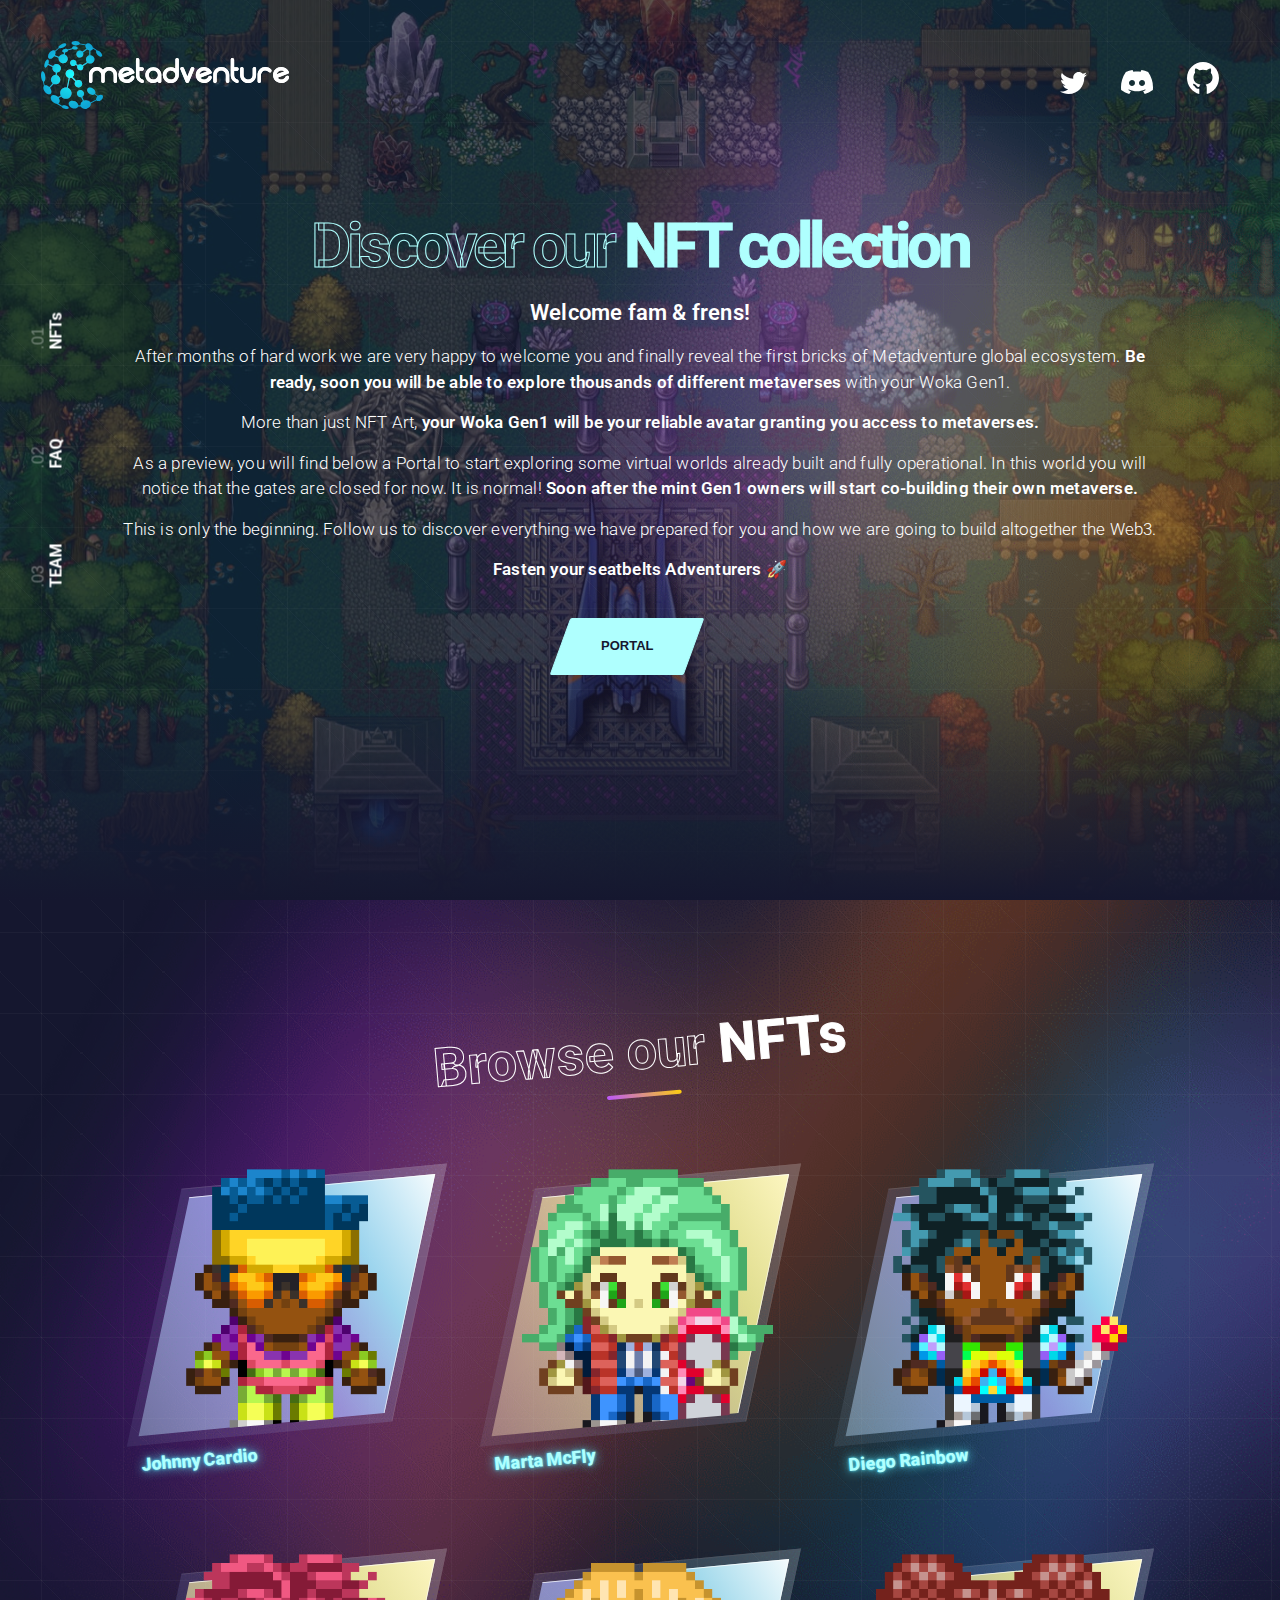
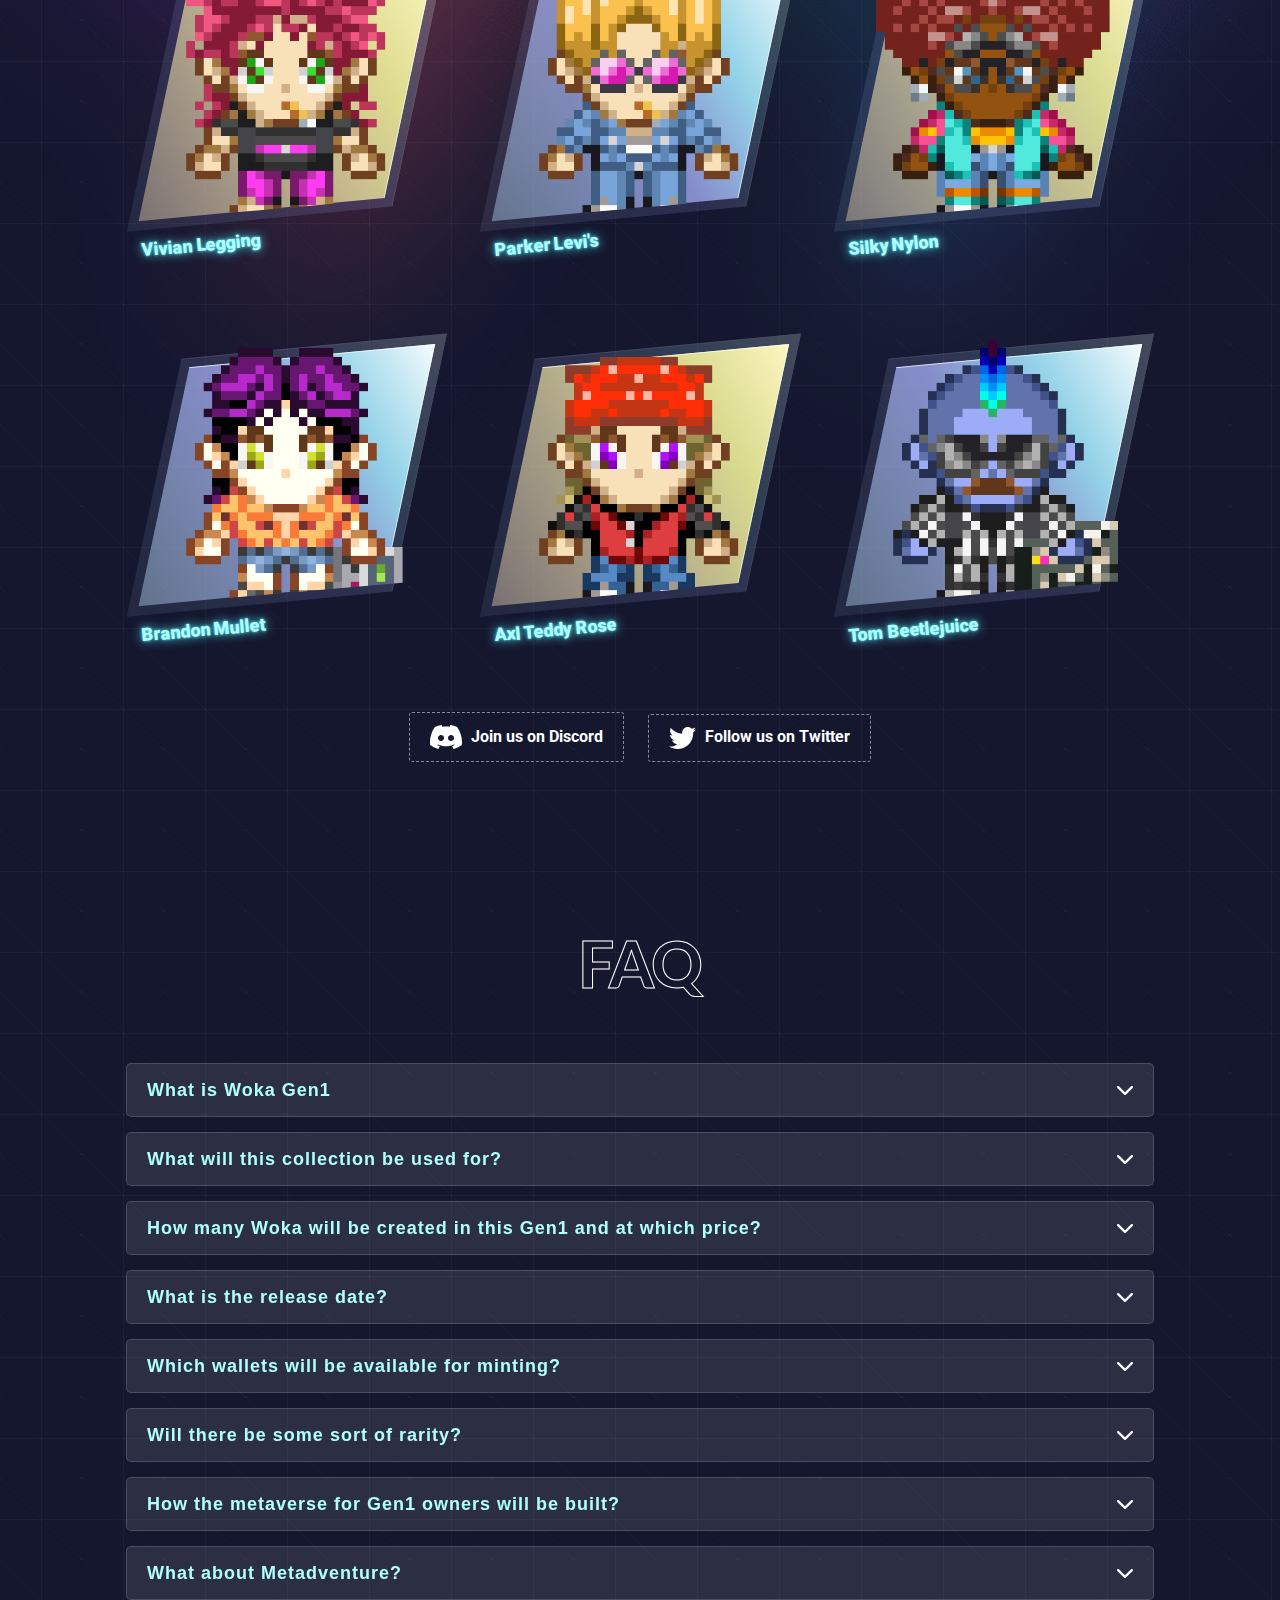
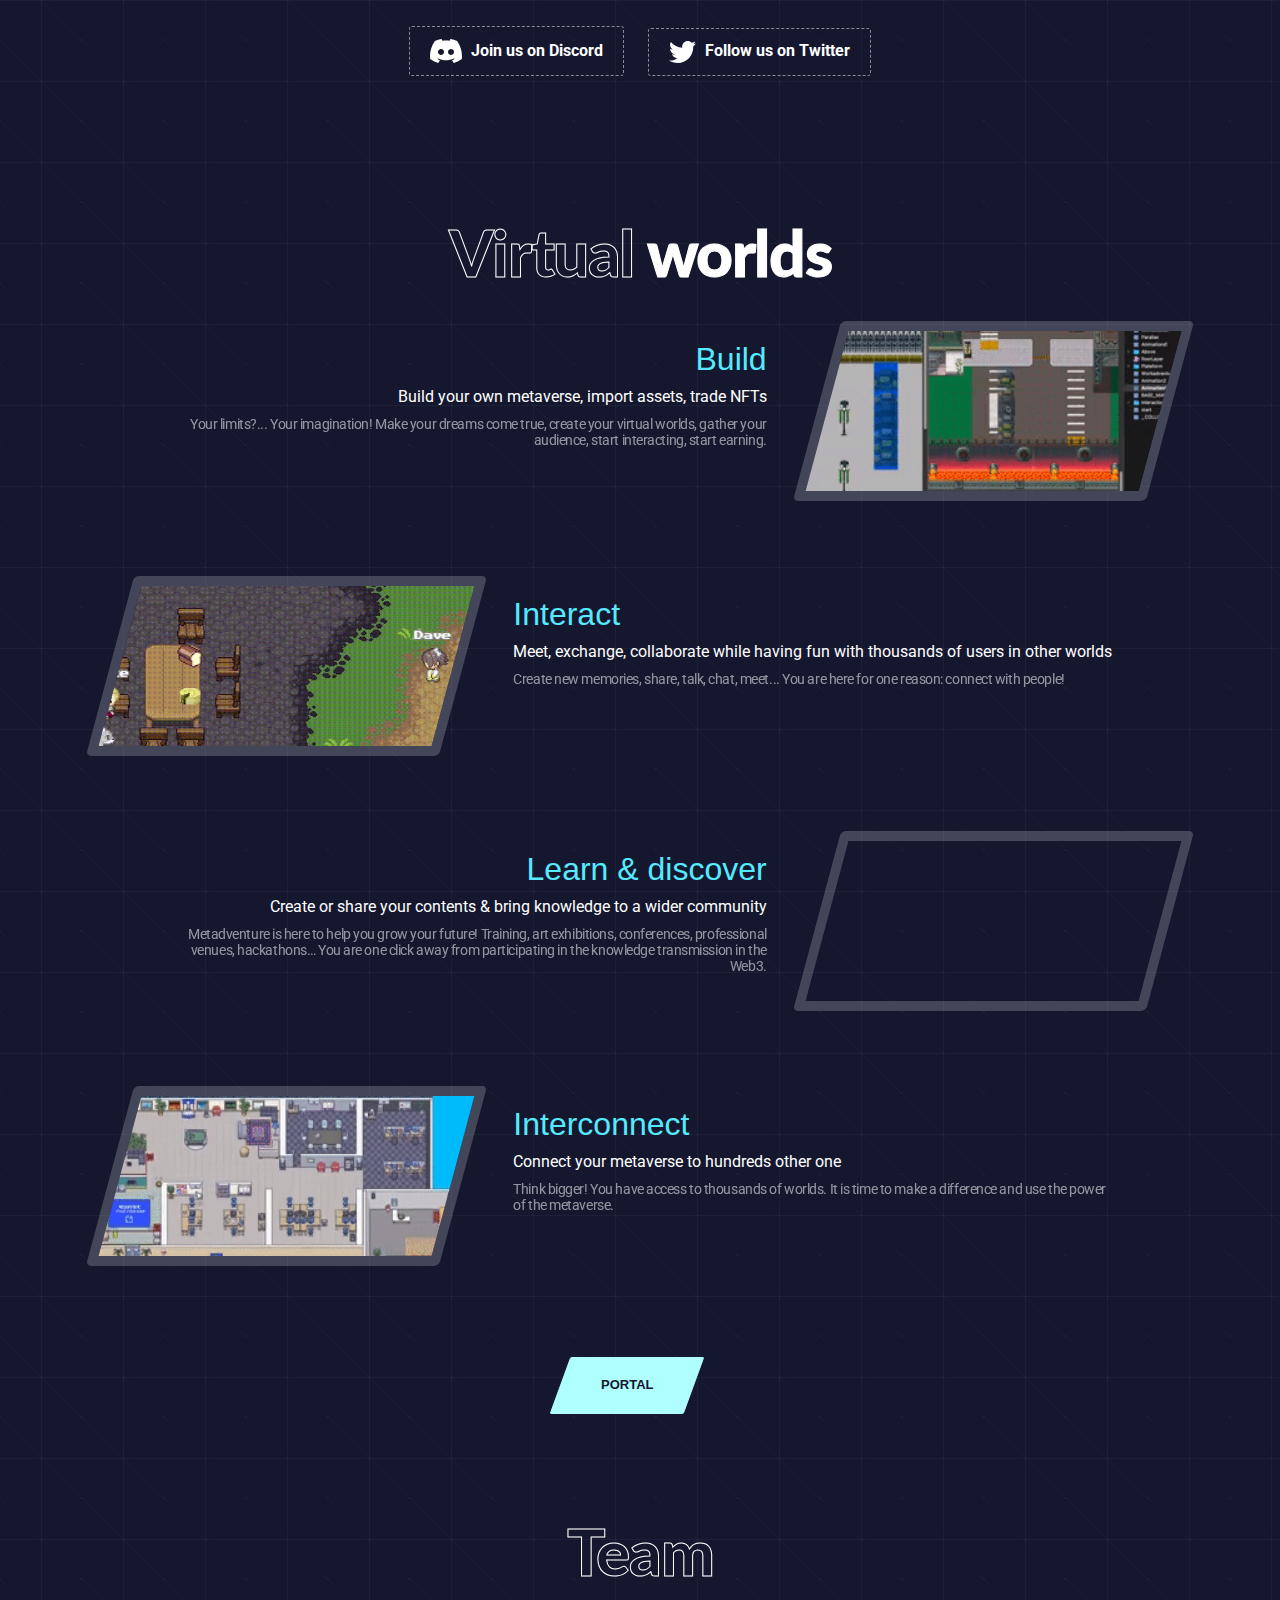
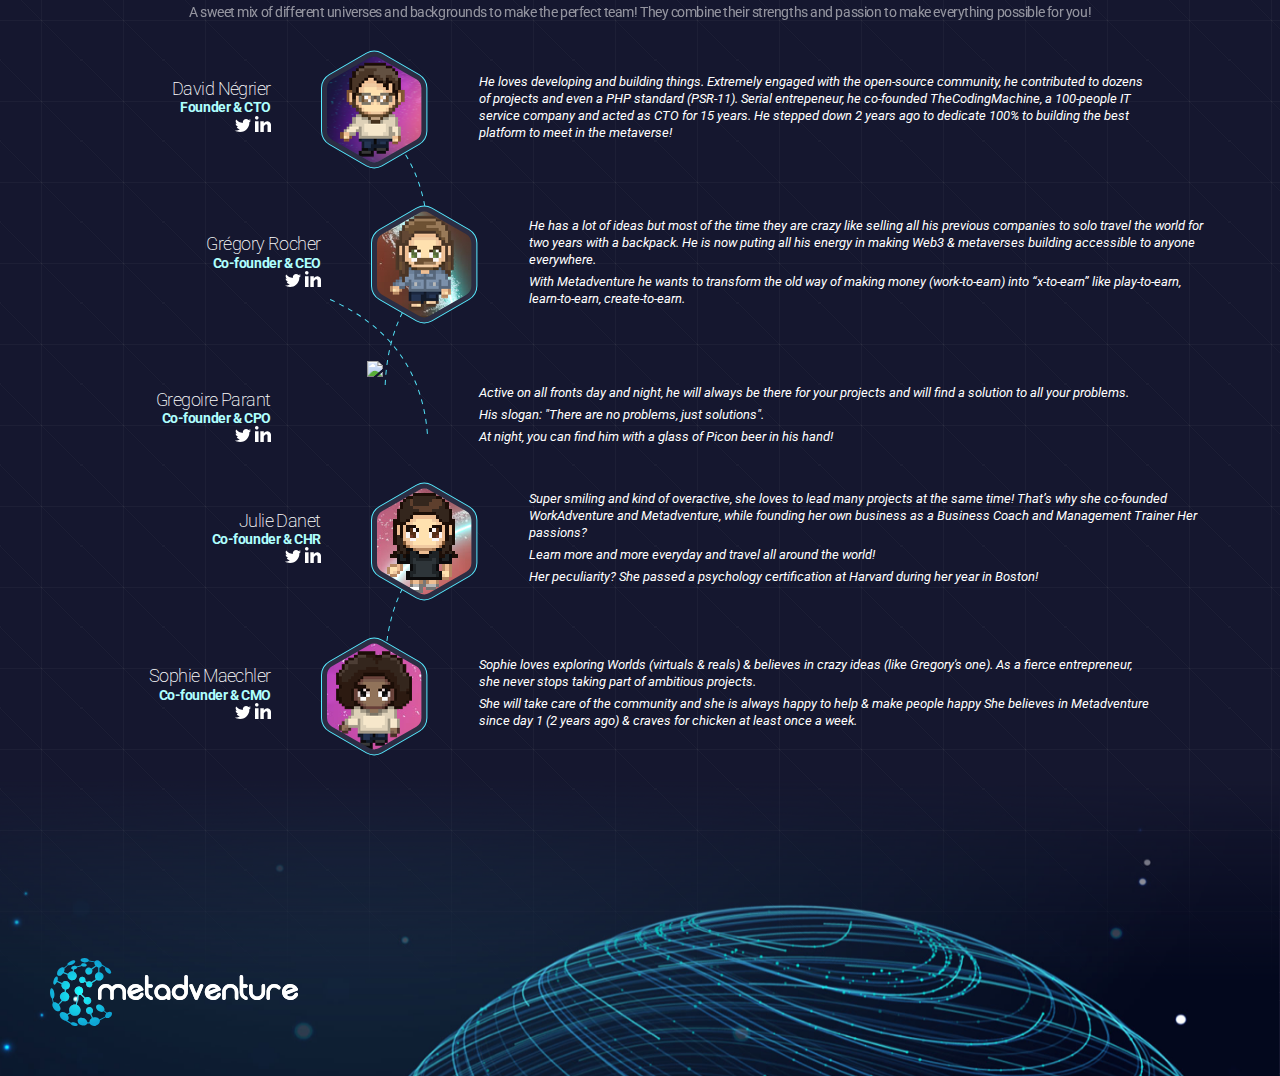
==== commit 3e12b672: "Change names of wokas" ====
--- a/gen1.html
+++ b/gen1.html
@@ -162,7 +162,7 @@
               </div>
               <img class="background-nft" src="img/NFT/template_2.svg" />
               <div class="nft-name">
-                Lady McFly
+                Marta McFly
               </div>
             </div>
           </div>
@@ -184,7 +184,7 @@
               </div>
               <img class="background-nft" src="img/NFT/template_2.svg" />
               <div class="nft-name">
-                Smoking legging
+                Vivian Legging
               </div>
             </div>
           </div>
@@ -195,7 +195,7 @@
               </div>
               <img class="background-nft" src="img/NFT/template_1.svg" />
               <div class="nft-name">
-                Brandon Levi's
+                Parker Levi's
               </div>
             </div>
           </div>
@@ -217,7 +217,7 @@
               </div>
               <img class="background-nft" src="img/NFT/template_1.svg" />
               <div class="nft-name">
-                Hawaiian Mullet
+                Brandon Mullet
               </div>
             </div>
           </div>
@@ -239,7 +239,7 @@
               </div>
               <img class="background-nft" src="img/NFT/template_1.svg" />
               <div class="nft-name">
-                Punky Beetlejuice
+                Tom Beetlejuice
               </div>
             </div>
           </div>
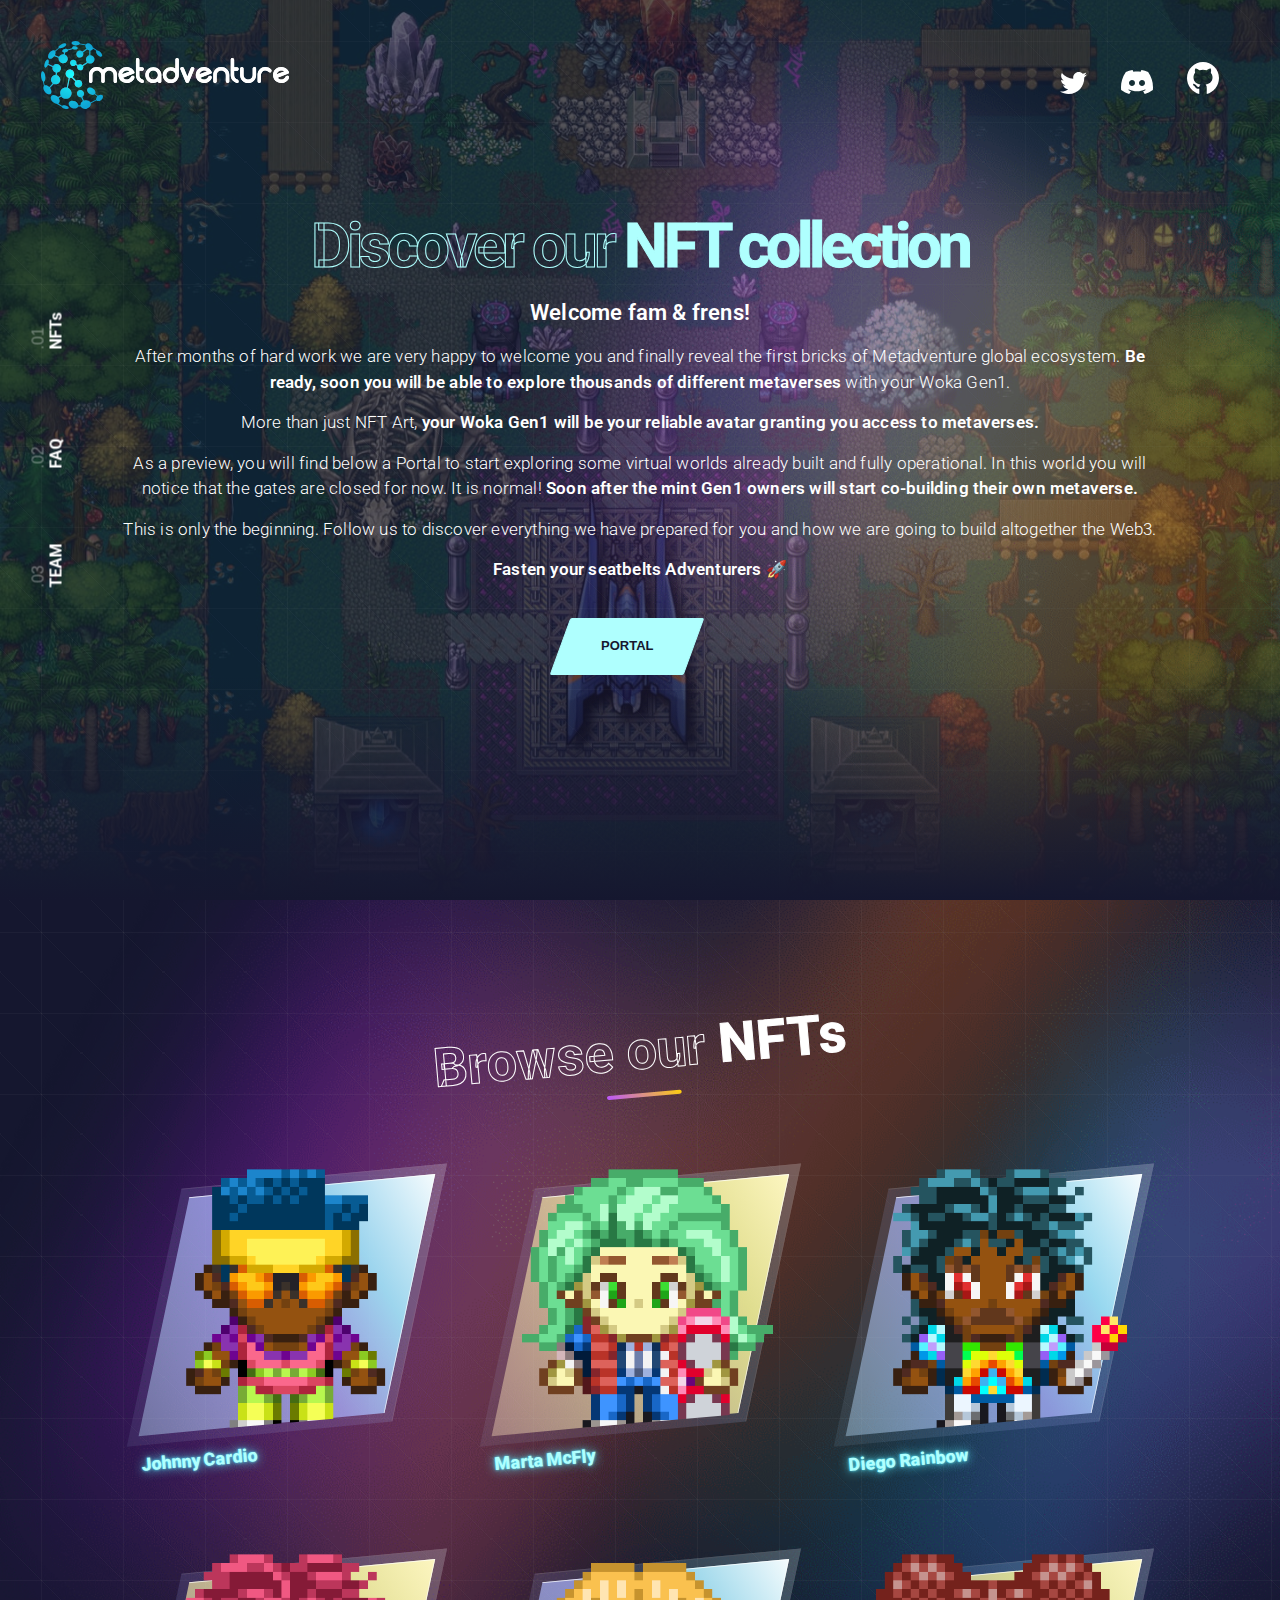
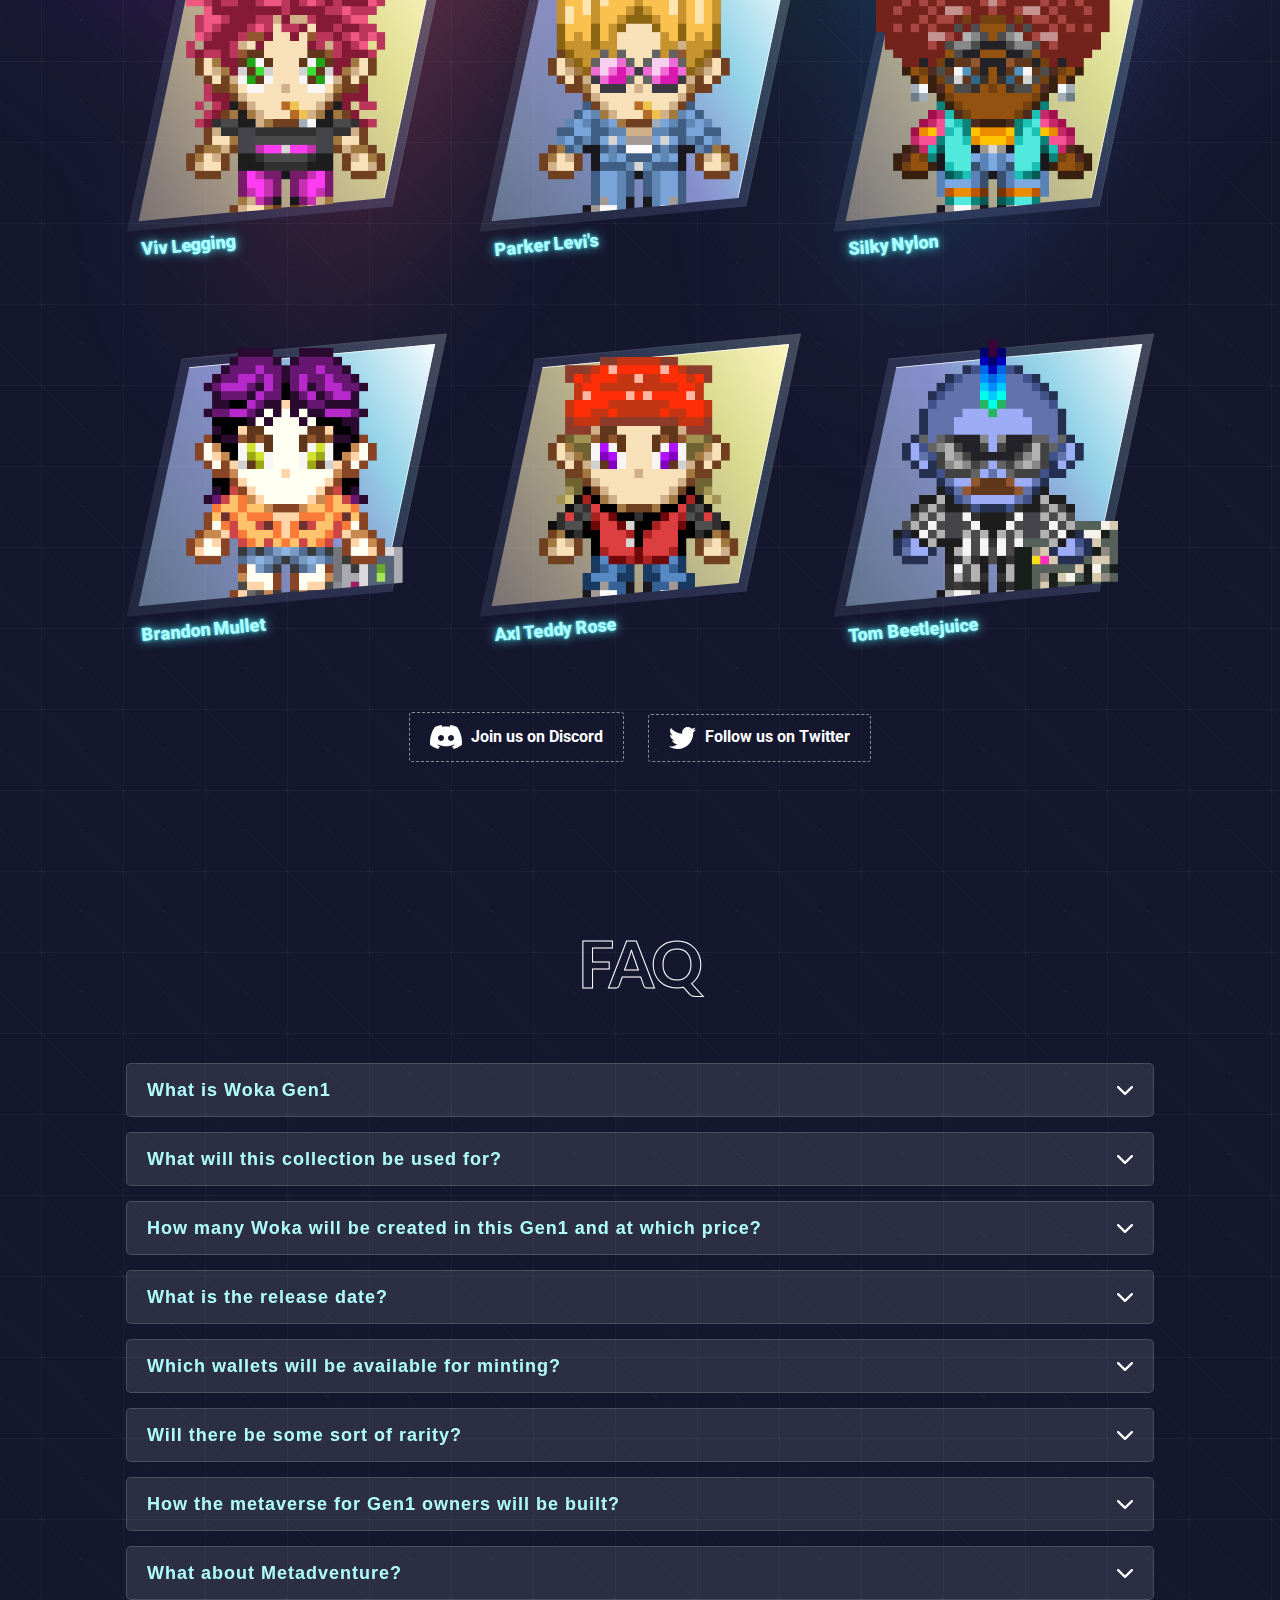
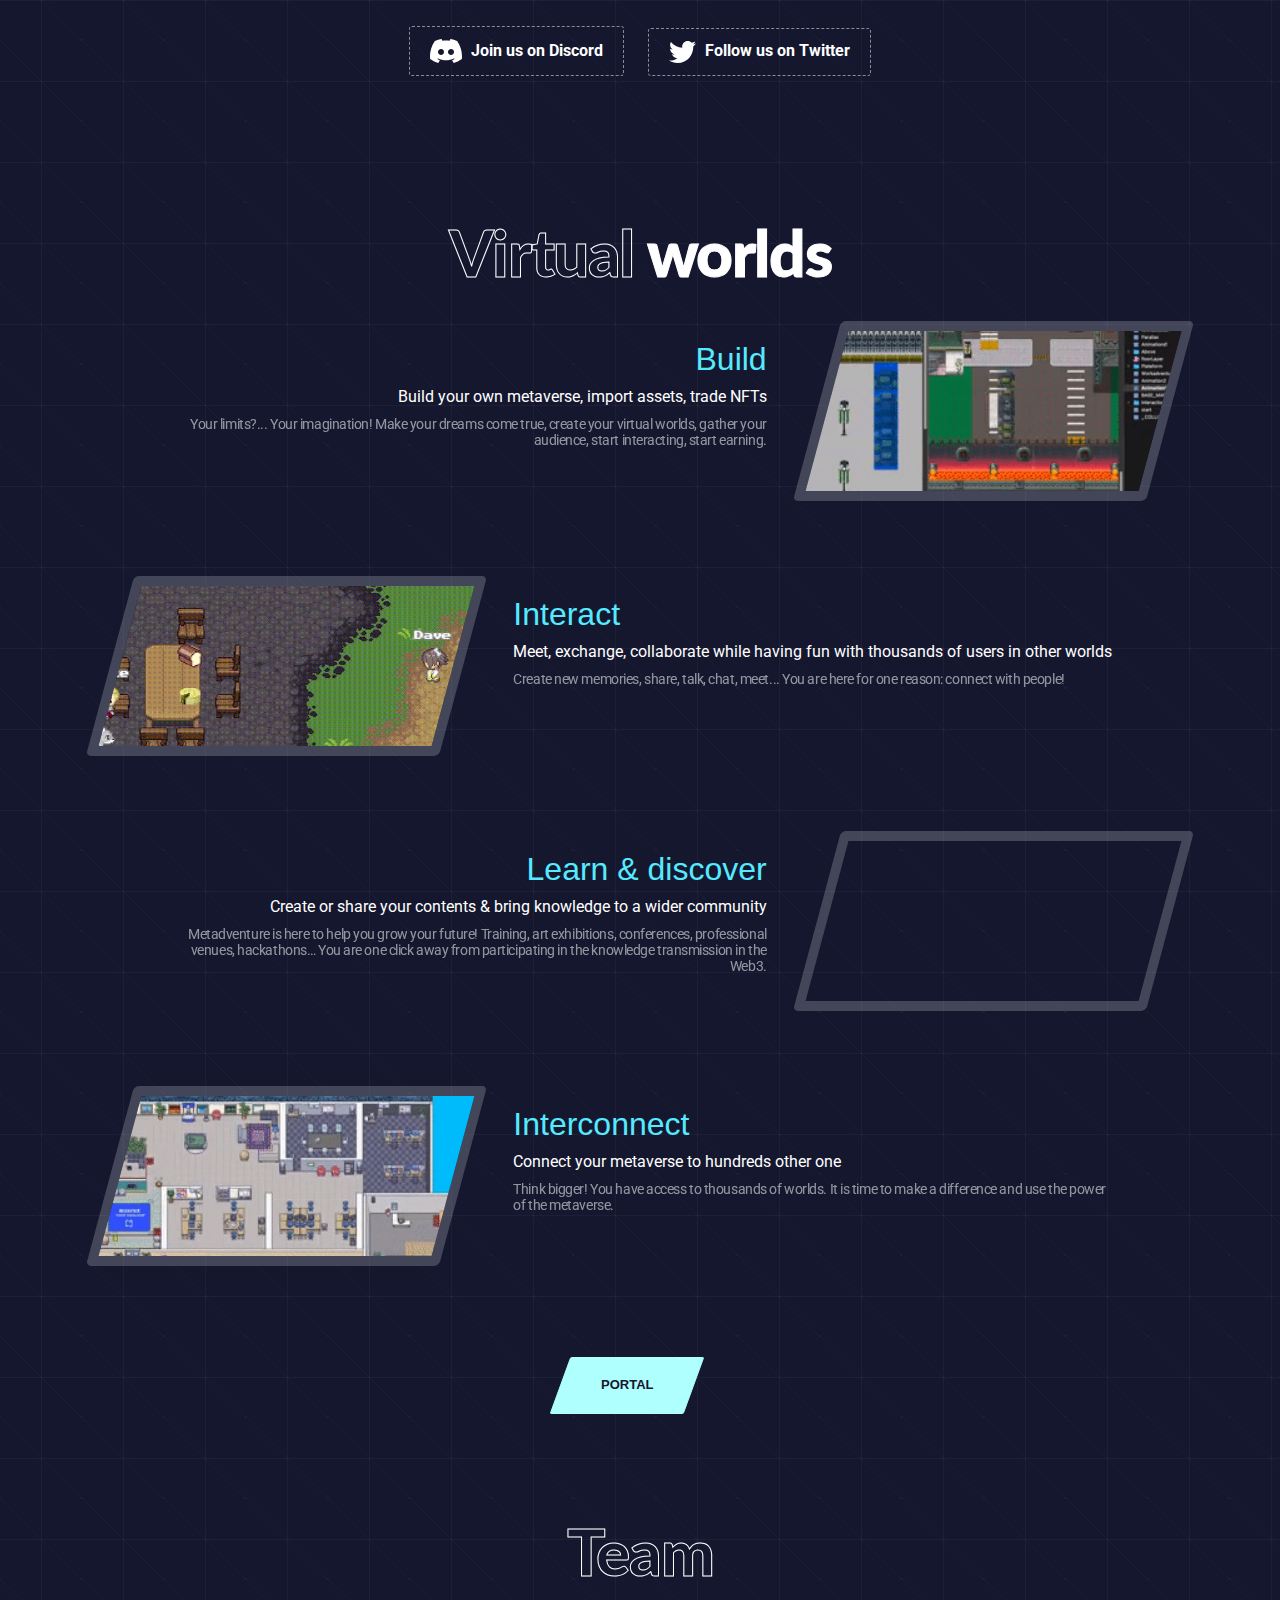
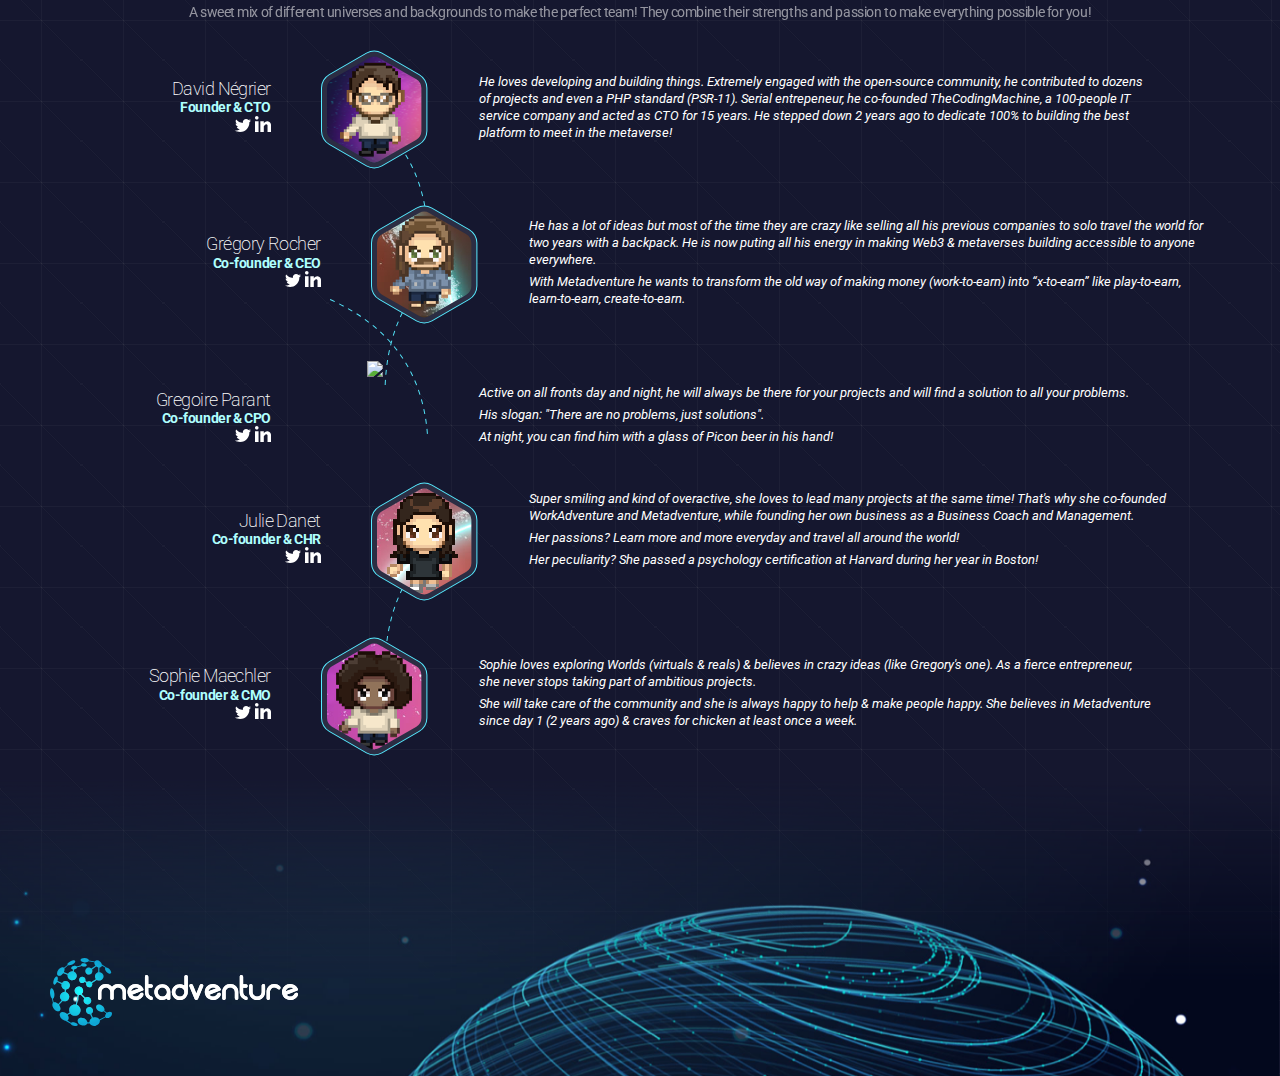
==== commit b72fbd39: "Append new reviews by Gaelle" ====
--- a/gen1.html
+++ b/gen1.html
@@ -52,7 +52,7 @@
             </a>
           </li>
           <li>
-            <a href="https://discord.gg/2jBH3KGD" target="_blank"
+            <a href="https://discord.gg/DqUkUwA88d" target="_blank"
                class="header-social_links">
               <img src="img/social/discord.svg" alt="Icon Discord" />
             </a>
@@ -184,7 +184,7 @@
               </div>
               <img class="background-nft" src="img/NFT/template_2.svg" />
               <div class="nft-name">
-                Vivian Legging
+                Viv Legging
               </div>
             </div>
           </div>
@@ -245,7 +245,7 @@
           </div>
         </div>
         <div class="btn-zone">
-          <a href="https://discord.gg/2jBH3KGD" class="follow-us"
+          <a href="https://discord.gg/DqUkUwA88d" class="follow-us"
              target="_blank">
             <img src="img/social/discord.svg"
                  alt="Icon Discord" />
@@ -399,7 +399,7 @@
           </div>
         </div>
         <div class="btn-zone">
-          <a href="https://discord.gg/2jBH3KGD" class="follow-us"
+          <a href="https://discord.gg/DqUkUwA88d" class="follow-us"
              target="_blank">
             <img src="img/social/discord.svg"
                  alt="Icon Discord" />
@@ -653,11 +653,10 @@
           <div class="member-description col-xs-12 col-md-8">
             <div class="member-text" style="padding-top: 8px;">
               <p>
-                Super smiling and kind of overactive, she loves to lead many projects at the same time! That’s why she co-founded WorkAdventure and Metadventure, while founding her own business as a Business Coach and Management Trainer
-                Her passions?
-              </p>
-              <p>
-                Learn more and more everyday and travel all around the world!
+                Super smiling and kind of overactive, she loves to lead many projects at the same time! That's why she co-founded WorkAdventure and Metadventure, while founding her own business as a Business Coach and Management.
+              </p>
+              <p>
+                Her passions? Learn more and more everyday and travel all around the world!
               </p>
               <p>
                 Her peculiarity? She passed a psychology certification at Harvard during her year in Boston!
@@ -700,7 +699,7 @@
                 Sophie loves exploring Worlds (virtuals & reals) & believes in crazy ideas (like Gregory's one). As a fierce entrepreneur, she never stops taking part of ambitious projects.
               </p>
               <p>
-                She will take care of the community and she is always happy to help & make people happy She believes in Metadventure since day 1 (2 years ago) & craves for chicken at least once a week.
+                She will take care of the community and she is always happy to help & make people happy. She believes in Metadventure since day 1 (2 years ago) & craves for chicken at least once a week.
               </p>
             </div>
           </div>
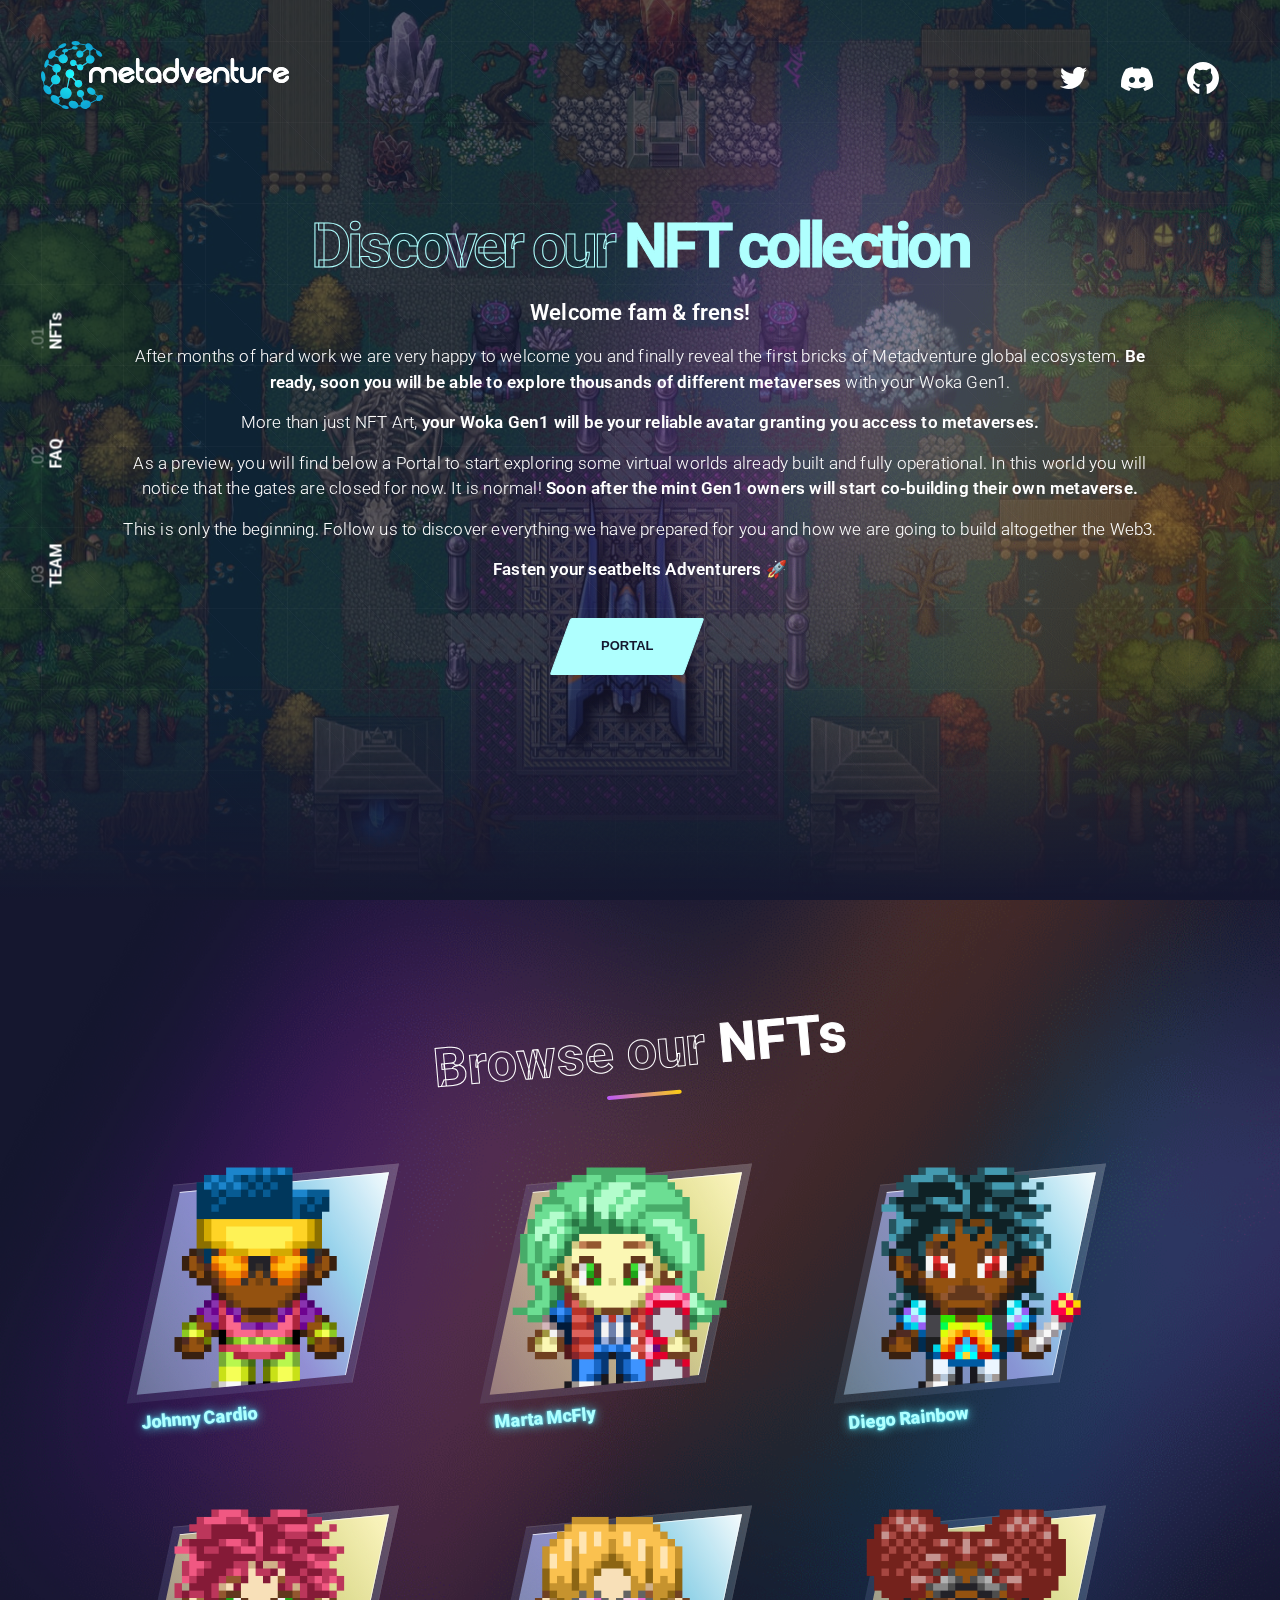
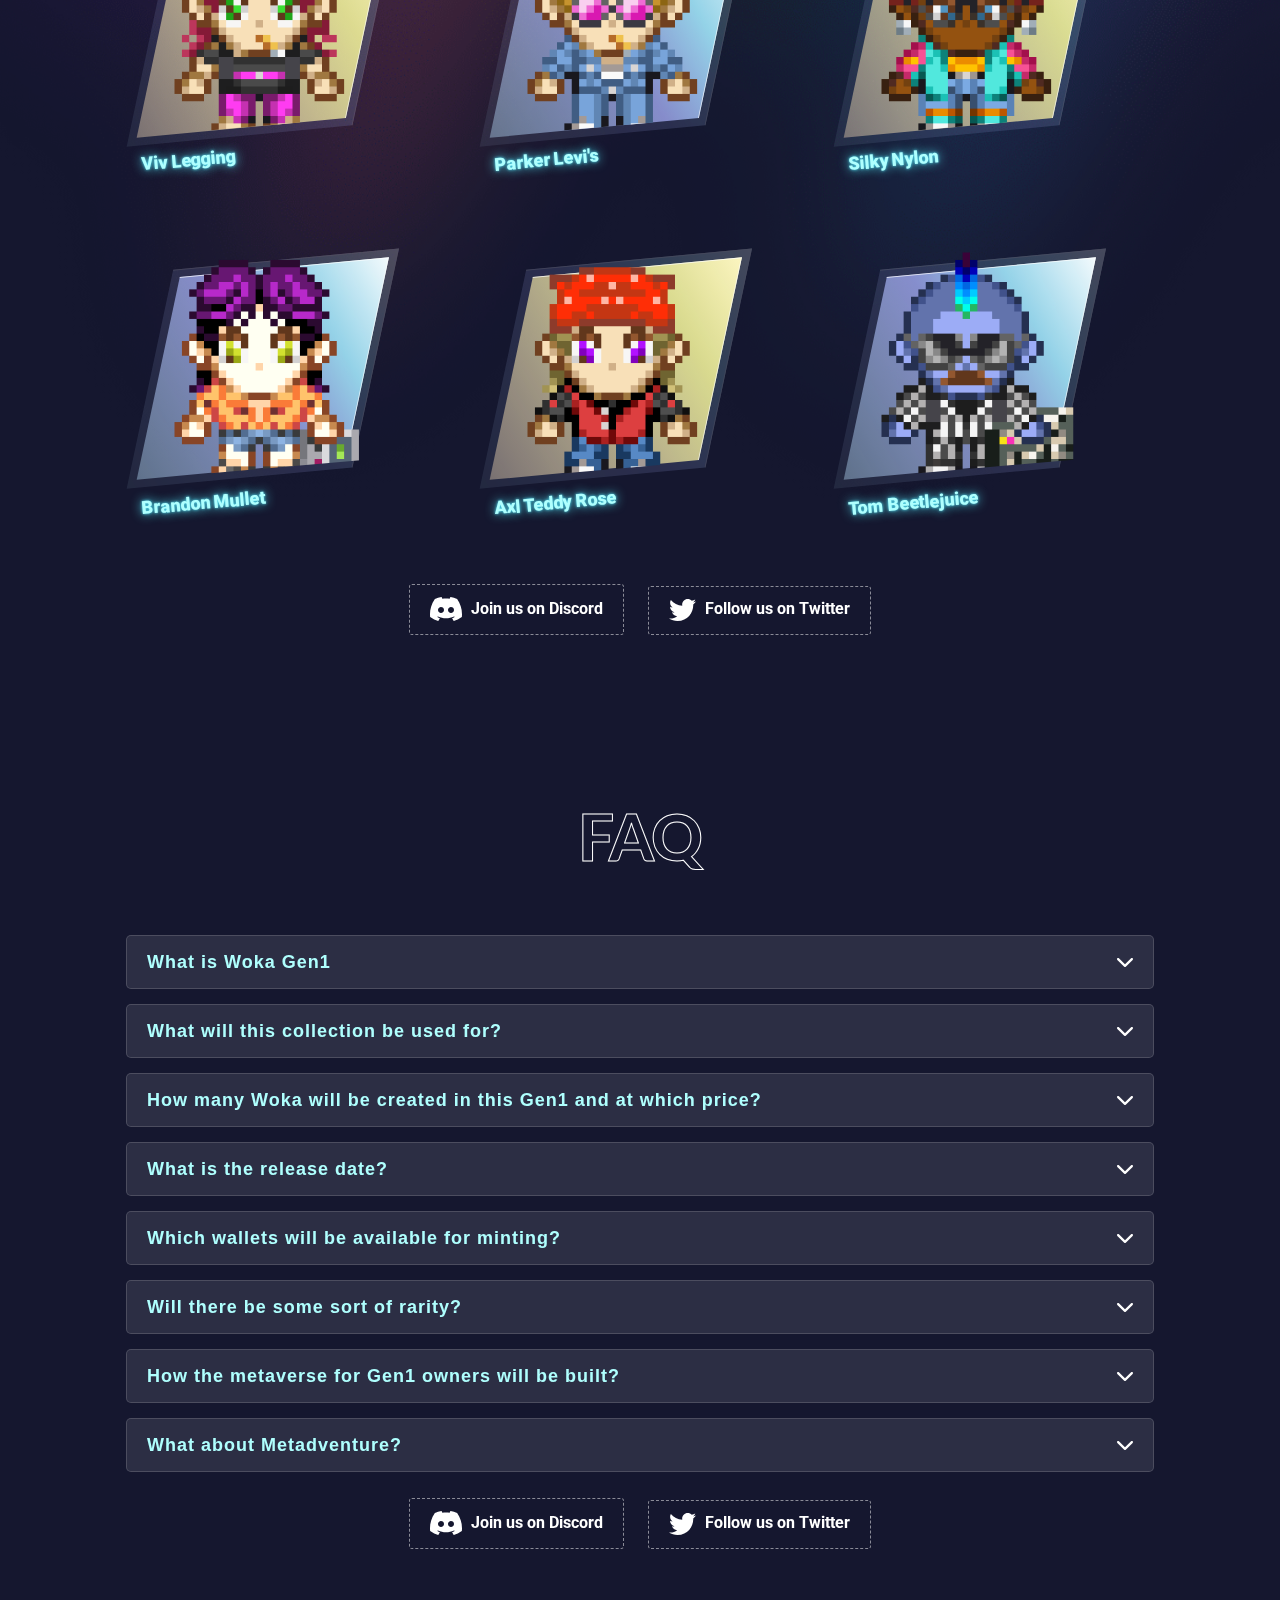
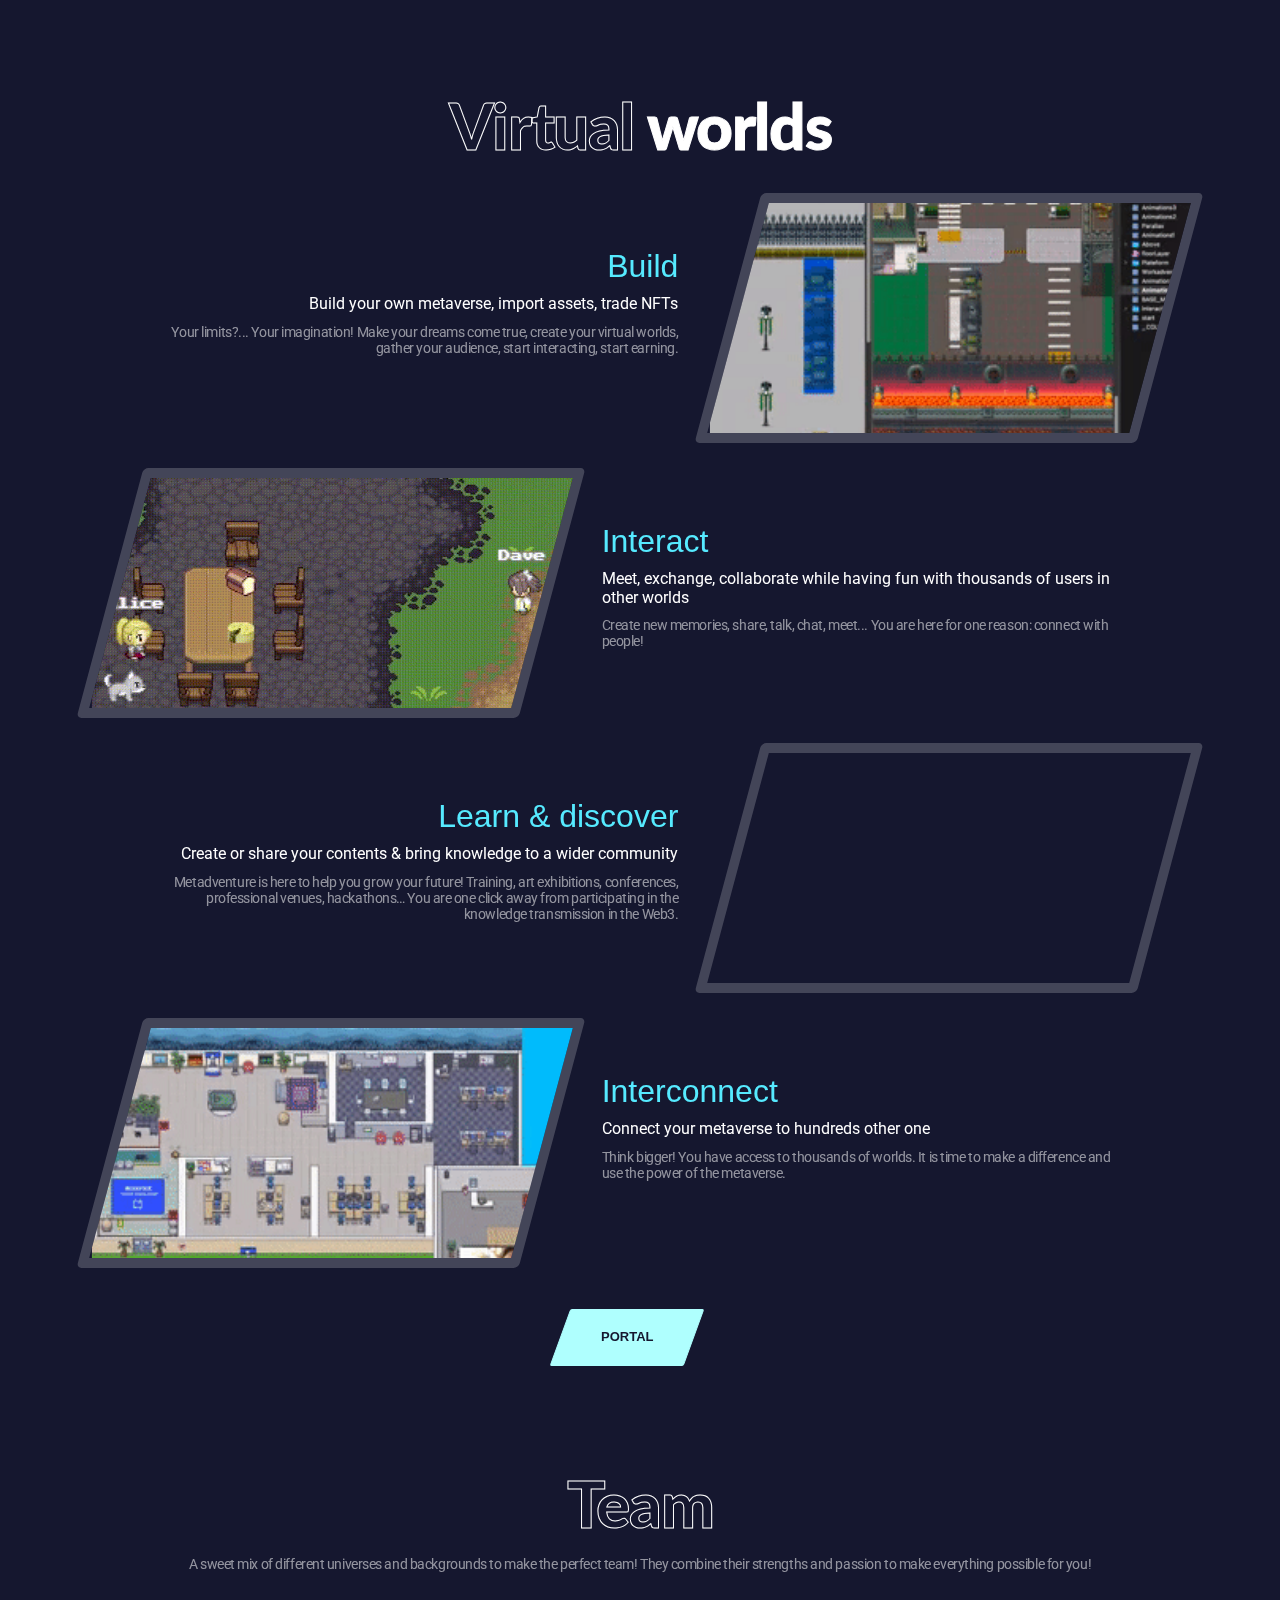
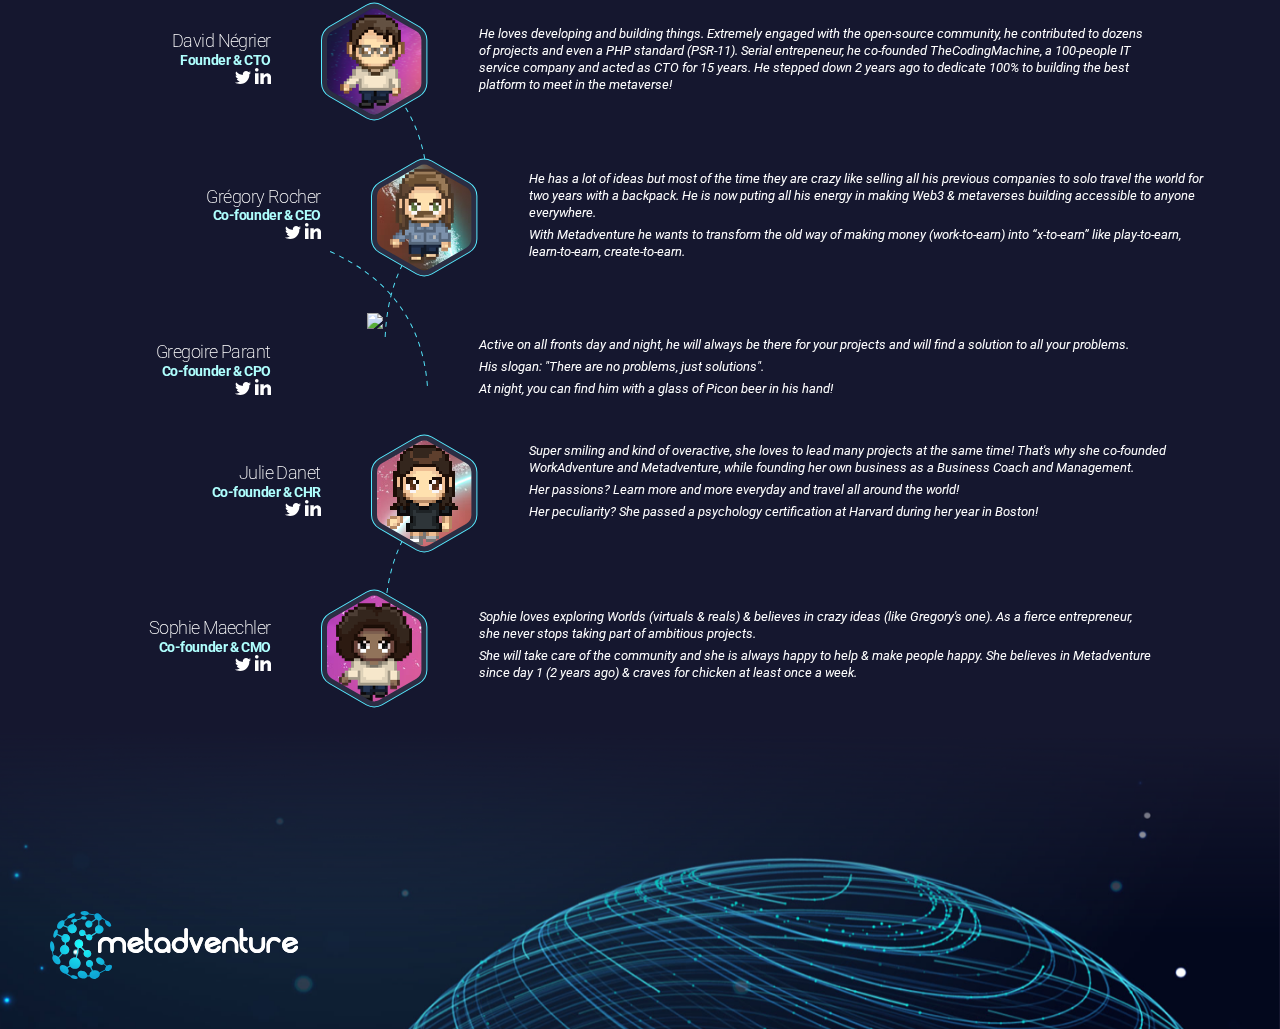
==== commit 26023ff6: "All fixes" ====
--- a/gen1.html
+++ b/gen1.html
@@ -48,13 +48,13 @@
           <li>
             <a href="https://twitter.com/Metadventure_" target="_blank"
                class="header-social_links">
-              <img src="img/social/013-twitter-1.svg" alt="Icon Twitter" />
+              <img src="img/social/013-twitter-1.svg" alt="Icon Twitter" style="transform: translateY(-5px);">
             </a>
           </li>
           <li>
             <a href="https://discord.gg/DqUkUwA88d" target="_blank"
                class="header-social_links">
-              <img src="img/social/discord.svg" alt="Icon Discord" />
+              <img src="img/social/discord.svg" alt="Icon Discord" style="transform: translateY(-3px);">
             </a>
           </li>
           <li>
@@ -140,7 +140,7 @@
     </div>
 
 
-    <div class="block block-nft" id="elt-nft">
+    <div class="block block-nft elt" id="elt-nft">
       <div class="container">
         <h2 id="nft">Browse our <span>NFTs</span></h2>
         <div class="nft-carrousel row">
@@ -260,7 +260,7 @@
         </div>
       </div>
     </div>
-    <div class="block block-faq" id="elt-faq">
+    <div class="block block-faq elt" id="elt-faq">
 
       <div class="container">
         <div class="row">
@@ -423,7 +423,7 @@
           </div>
         </div>
         <div class="row informations-wrapper">
-          <div class="col-xs-12 col-md-8 txt-informations">
+          <div class="col-xs-12 col-md-7 txt-informations">
             <div class="information-title pad-0 t-right">Build</div>
             <div class="subtext t-right">
               Build your own metaverse, import assets, trade NFTs
@@ -432,15 +432,15 @@
               Your limits?... Your imagination! Make your dreams come true, create your virtual worlds, gather your audience, start interacting, start earning.
             </div>
           </div>
-          <div class="col-xs-12 col-md-4 first-sm first-xs last-md last-lg last-xl img-informations">
+          <div class="col-xs-12 col-md-5 first-sm first-xs last-md last-lg last-xl img-informations">
             <div style="background-image: url('img/build.gif')"></div>
           </div>
         </div>
         <div class="row informations-wrapper">
-          <div class="col-xs-12 col-md-4 img-informations">
+          <div class="col-xs-12 col-md-5 img-informations">
             <div style="background-image: url('img/use-emojis.gif')"></div>
           </div>
-          <div class="col-xs-12 col-md-8 txt-informations">
+          <div class="col-xs-12 col-md-7 txt-informations">
             <div class="information-title pad-0">Interact</div>
             <div class="subtext">
               Meet, exchange, collaborate while having fun with thousands of
@@ -452,7 +452,7 @@
           </div>
         </div>
         <div class="row informations-wrapper">
-          <div class="col-xs-12 col-md-8 txt-informations">
+          <div class="col-xs-12 col-md-7 txt-informations">
             <div class="information-title pad-0 t-right">Learn & discover</div>
             <div class="subtext t-right">
               Create or share your contents & bring knowledge to a wider
@@ -462,15 +462,15 @@
               Metadventure is here to help you grow your future! Training, art exhibitions, conferences, professional venues, hackathons… You are one click away from participating in the knowledge transmission in the Web3.
             </div>
           </div>
-          <div class="col-xs-12 col-md-4 first-sm first-xs last-md last-lg last-xl img-informations">
+          <div class="col-xs-12 col-md-5 first-sm first-xs last-md last-lg last-xl img-informations">
             <div style="background-image: url('img/discover.gif')"></div>
           </div>
         </div>
         <div class="row informations-wrapper">
-          <div class="col-xs-12 col-md-4 img-informations">
+          <div class="col-xs-12 col-md-5 img-informations">
             <div style="background-image: url('img/interconnect.gif')"></div>
           </div>
-          <div class="col-xs-12 col-md-8 txt-informations">
+          <div class="col-xs-12 col-md-7 txt-informations">
             <div class="information-title pad-0">Interconnect</div>
             <div class="subtext">
               Connect your metaverse to hundreds other one
@@ -492,7 +492,7 @@
       </div>
     </div>
 
-    <div class="block block-team" id="elt-team">
+    <div class="block block-team elt" id="elt-team">
       <div class="container">
         <h4 id="team">Team</h4>
         <p class="subtitle">A sweet mix of different universes and backgrounds to make the perfect team! They combine their strengths and passion to make everything possible for you!</p>
--- a/scss/style.css
+++ b/scss/style.css
@@ -909,6 +909,10 @@
   background: #15172f;
   color: white;
   font-family: "Roboto", sans-serif; }
+
+main {
+  position: relative;
+  z-index: 3; }
 
 * {
   box-sizing: border-box; }
@@ -997,7 +1001,7 @@
   left: 0;
   -webkit-appearance: none;
   appearance: none;
-  width: 100%;
+  width: 110%;
   height: 3px;
   border: none;
   background: transparent; }
@@ -1168,8 +1172,8 @@
         width: 33%; } }
 
 .bg-pattern {
-  z-index: 2;
-  position: absolute;
+  z-index: 3;
+  position: fixed;
   height: 100%;
   width: 100%;
   top: 0;
@@ -1178,22 +1182,15 @@
   opacity: 0.25; }
 
 .bg-blurry {
-  z-index: 1;
-  position: absolute;
+  z-index: 3;
+  position: fixed;
   height: 2500px;
   width: 100%;
   top: 0;
   left: 0;
   background: url(../img/bg-blurry.png) top center no-repeat;
   background-size: cover;
-  opacity: 0.5; }
-
-#bg-particles {
-  display: none;
-  z-index: 2;
-  position: absolute;
-  height: 100%;
-  width: 100%; }
+  opacity: 0.35; }
 
 footer {
   background: url(../img/bg-footer.png) no-repeat top center;
@@ -1697,7 +1694,8 @@
       -moz-transition: all 0.25s ease;
       -ms-transition: all 0.25s ease;
       -o-transition: all 0.25s ease;
-      transition: all 0.25s ease; }
+      transition: all 0.25s ease;
+      width: 85%; }
       .block.block-nft .nft-carrousel .nft-elt .nft-image:hover {
         -webkit-transform: rotate(-3deg) scale(1.1);
         -moz-transform: rotate(-3deg) scale(1.1);
@@ -1715,7 +1713,7 @@
         position: absolute;
         width: 100%;
         height: 100%;
-        top: -27px;
+        top: -24px;
         left: -20px;
         transform: rotate(-5deg); }
         .block.block-nft .nft-carrousel .nft-elt .nft-image .character .character-img {
@@ -1757,7 +1755,7 @@
 .block.block-informations {
   padding-top: 50px; }
   .block.block-informations .informations-wrapper {
-    margin-bottom: 75px; }
+    margin-bottom: 25px; }
     .block.block-informations .informations-wrapper .img-informations {
       -webkit-transform: rotate(0deg) skewX(-15deg);
       -moz-transform: rotate(0deg) skewX(-15deg);
@@ -1765,7 +1763,7 @@
       -o-transform: rotate(0deg) skewX(-15deg);
       transform: rotate(0deg) skewX(-15deg);
       border-radius: 5px;
-      min-height: 180px;
+      min-height: 250px;
       padding: 0;
       overflow: hidden;
       border: 10px solid rgba(255, 255, 255, 0.2); }
@@ -1819,7 +1817,7 @@
               text-align: center; } }
       .block.block-informations .informations-wrapper .txt-informations .information-title {
         font-size: 32px;
-        margin-top: 20px;
+        margin-top: 55px;
         font-family: "Roboto Condensed", sans-serif;
         color: #56eaff; }
 .block.block-faq .accordion {
